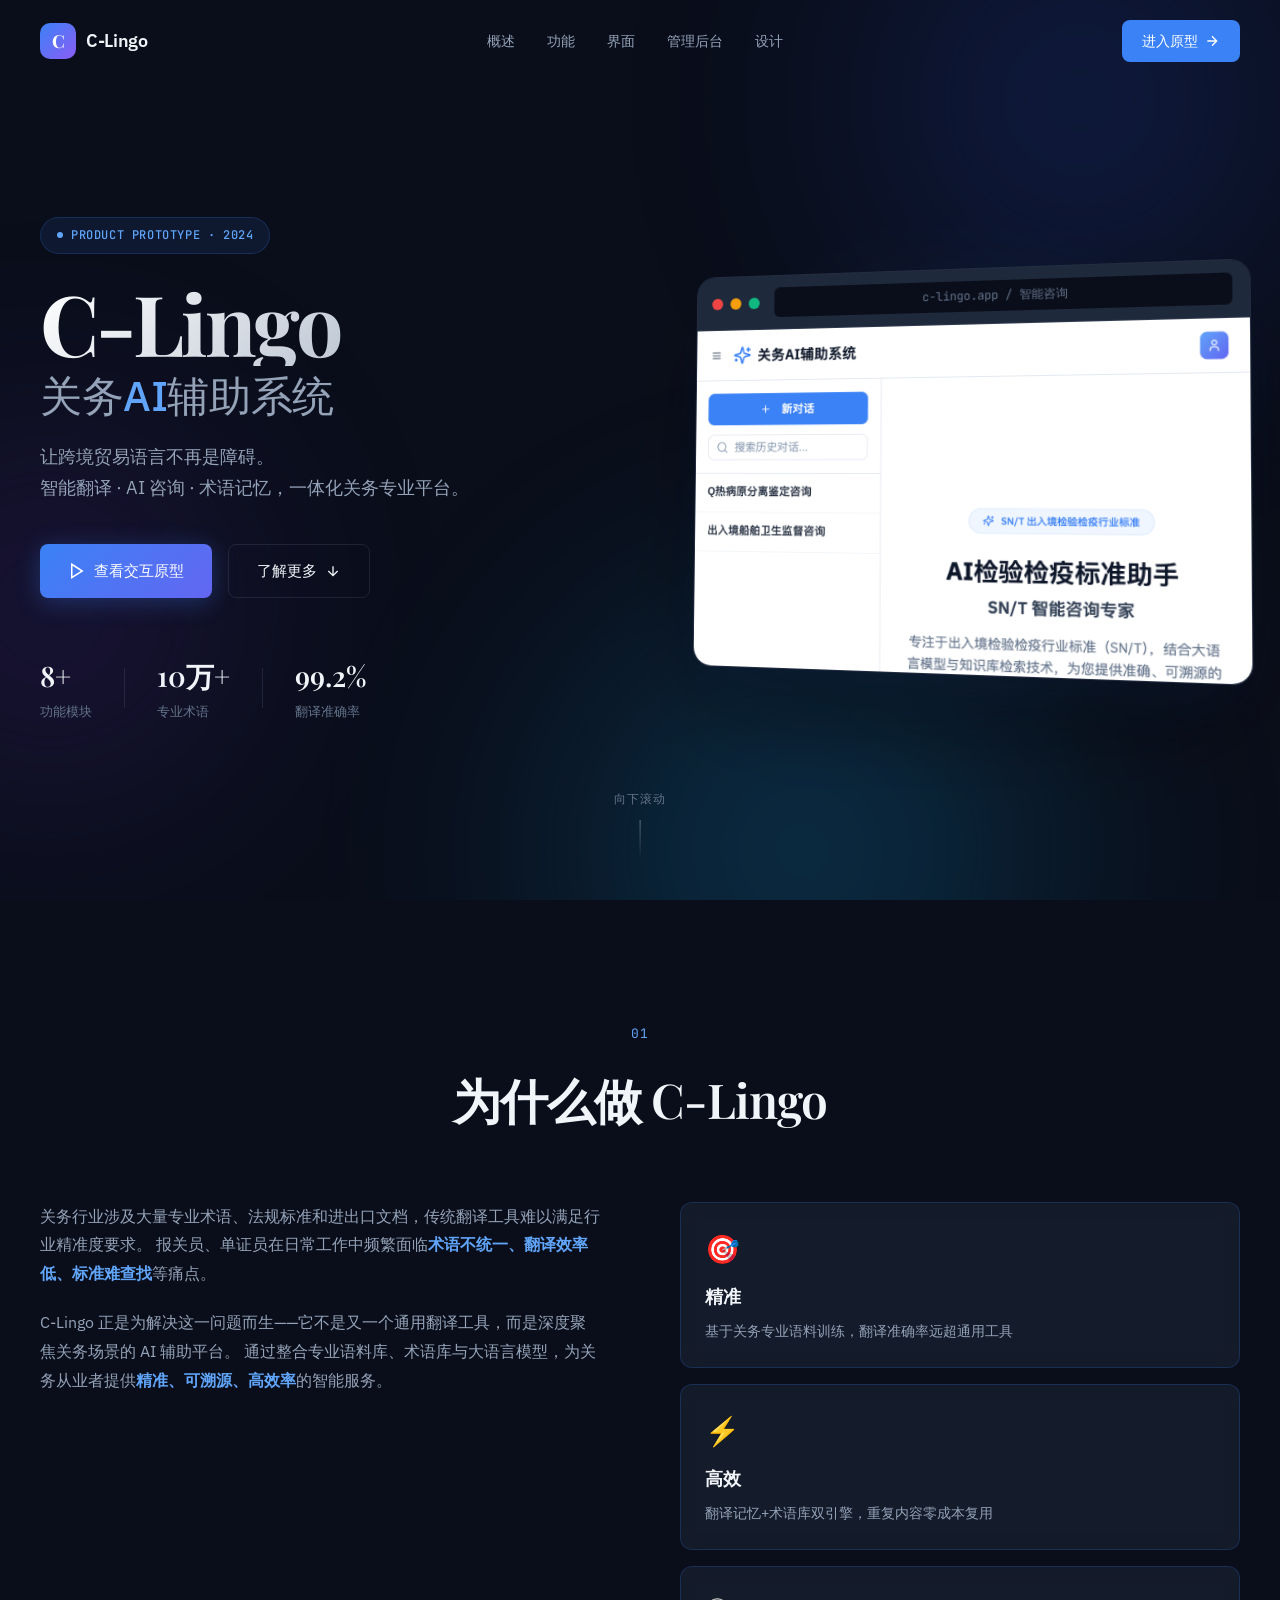
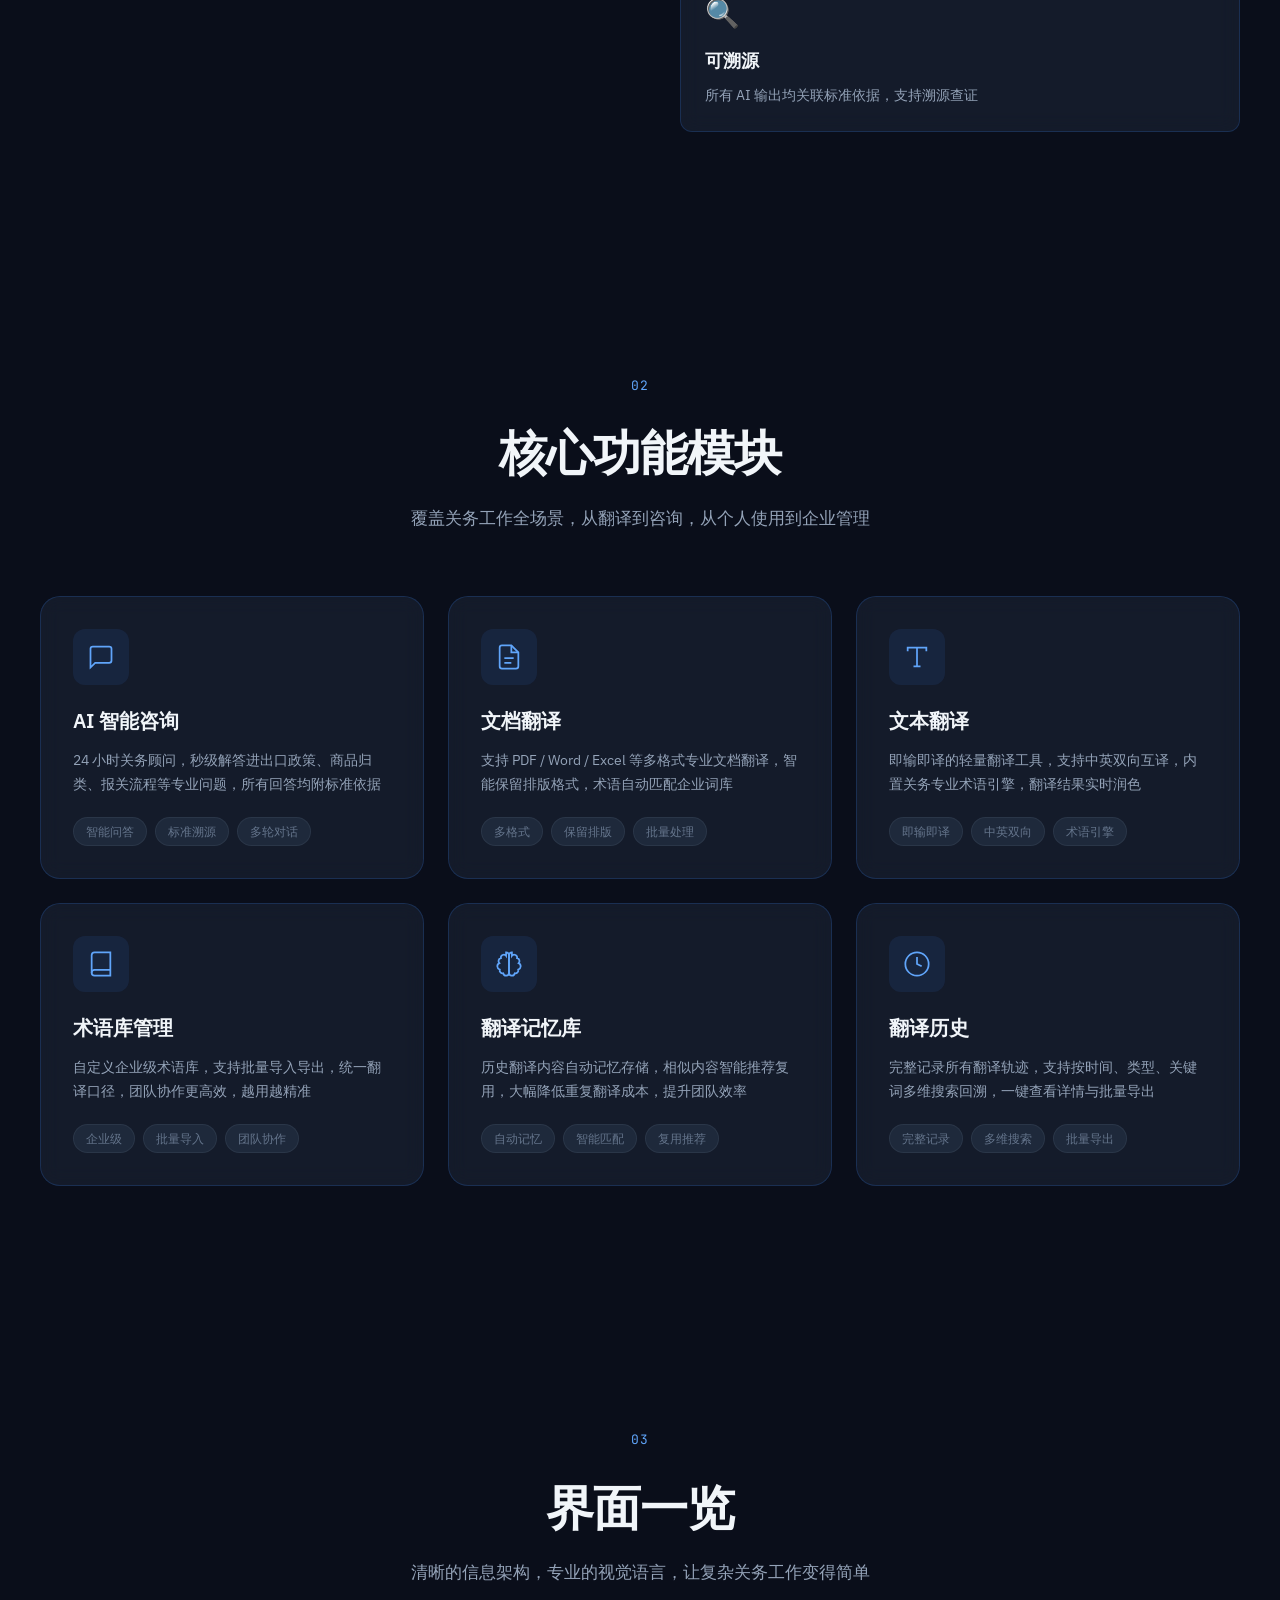
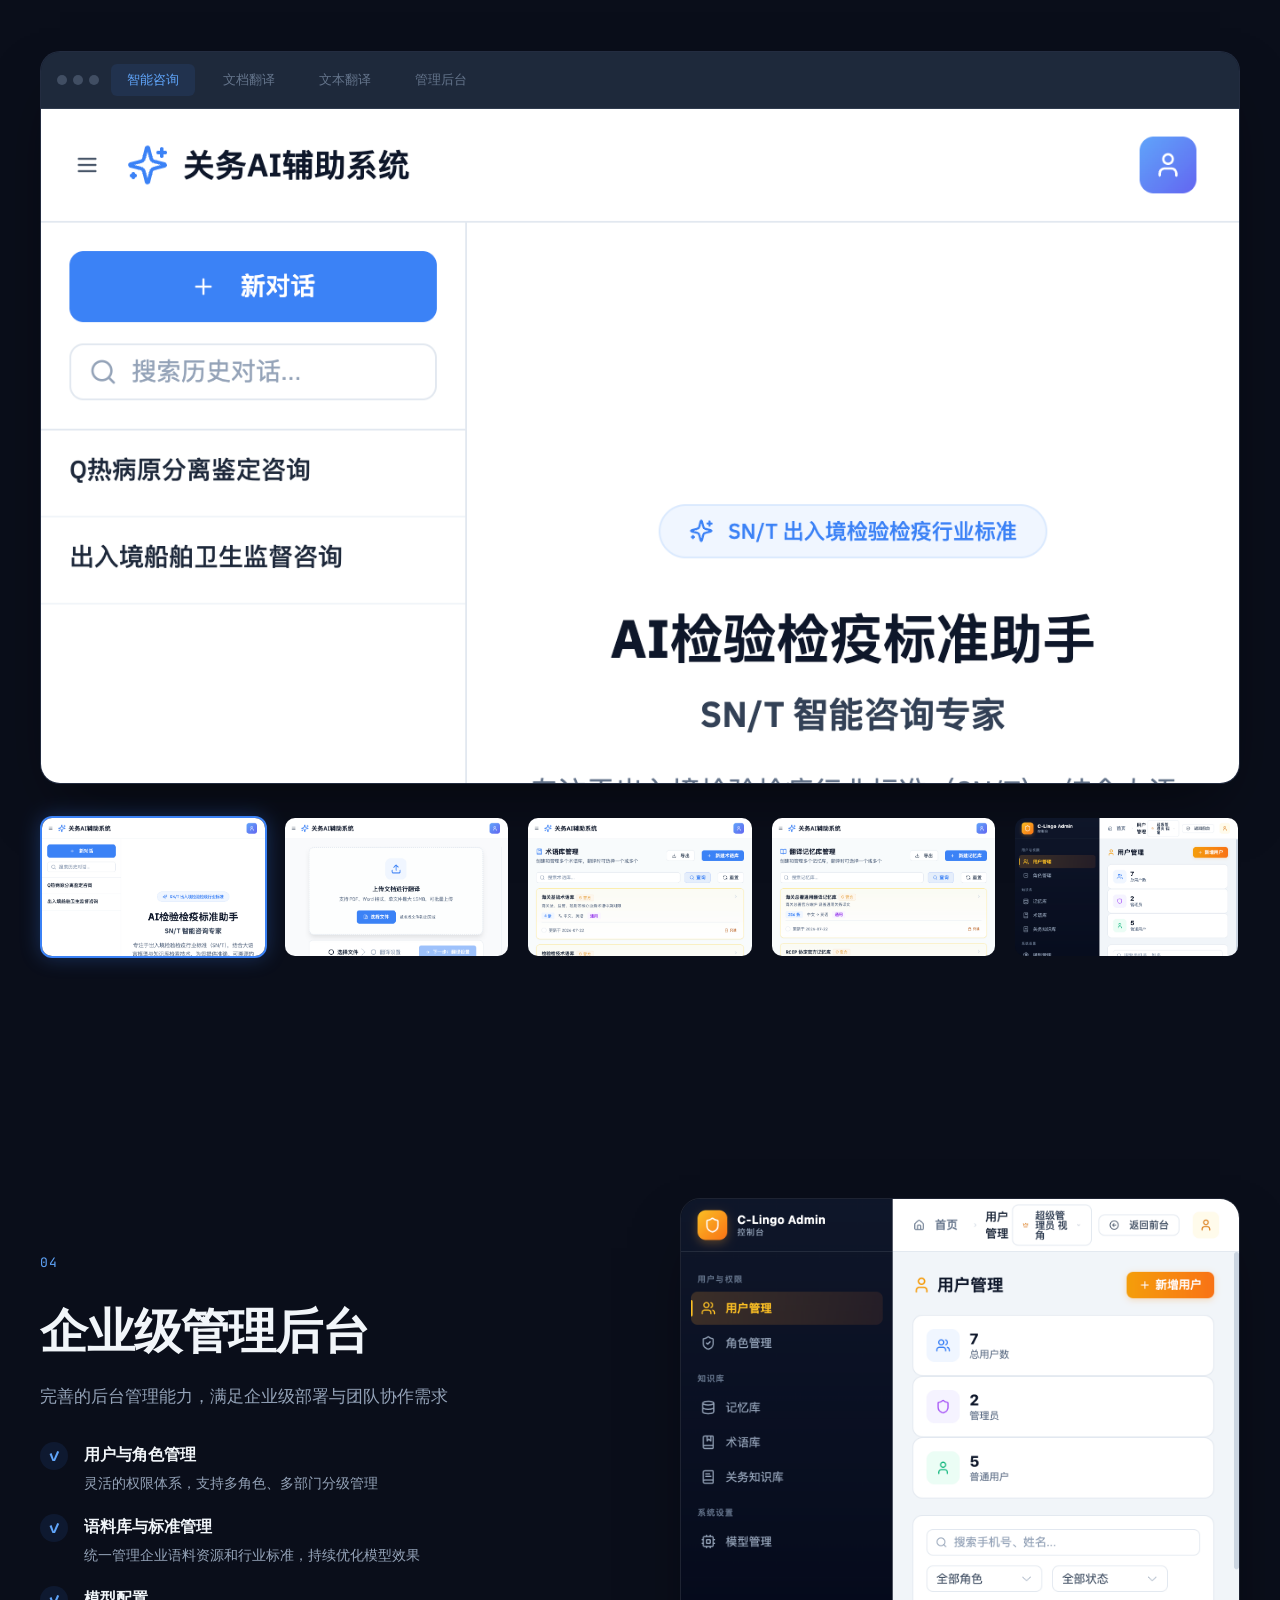
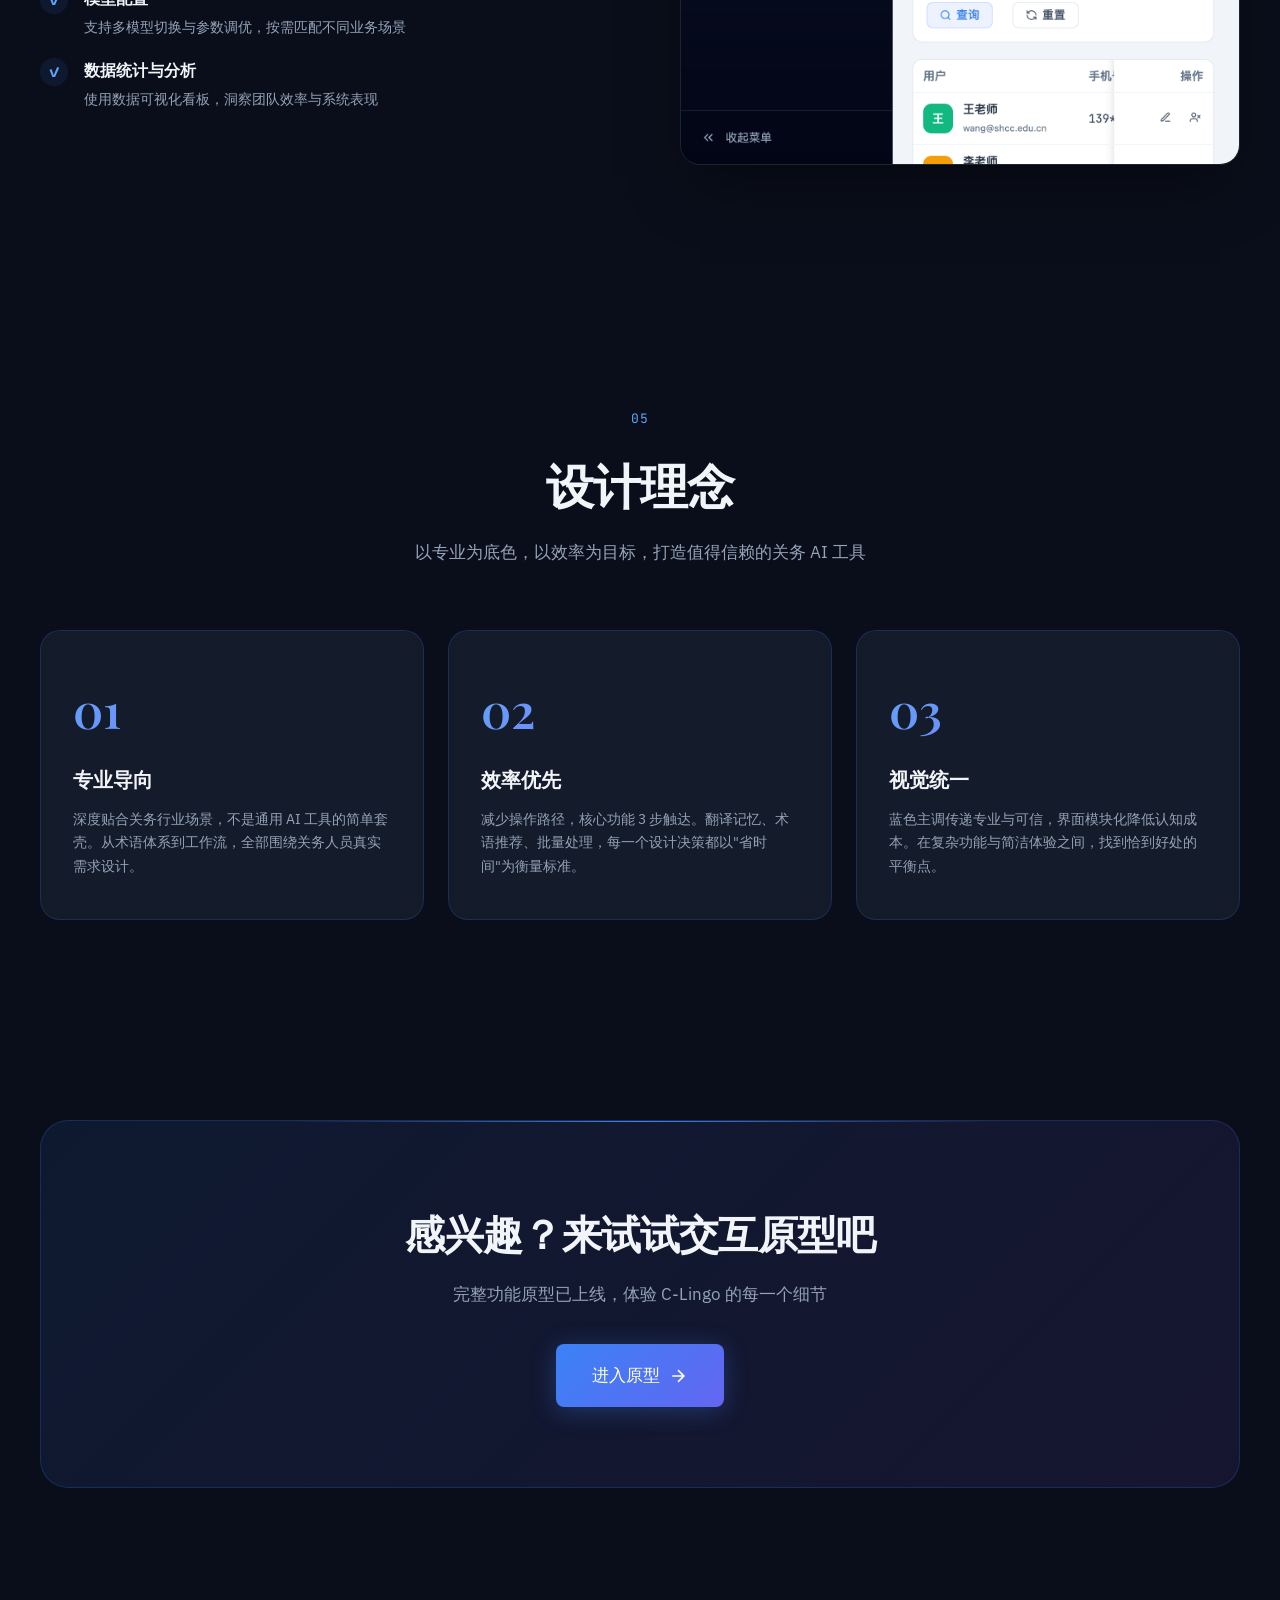
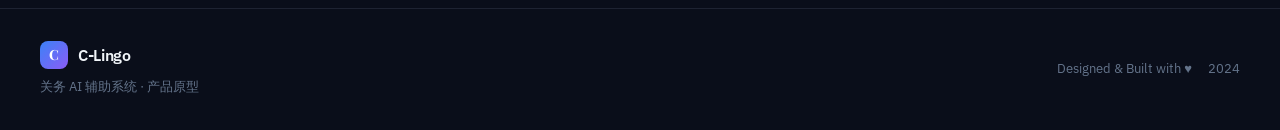
==== index.html @ 2d2108b1 "Add all portfolio files" ====
<!DOCTYPE html>
<html lang="zh-CN">
<head>
  <meta charset="UTF-8" />
  <meta name="viewport" content="width=device-width, initial-scale=1.0" />
  <title>C-Lingo · 关务AI辅助系统 | Product Prototype</title>
  <meta name="description" content="C-Lingo 是一款面向关务行业的 AI 辅助系统，集智能翻译、AI 咨询、术语库与记忆库管理于一体的专业平台。" />
  <link rel="preconnect" href="https://fonts.googleapis.com">
  <link rel="preconnect" href="https://fonts.gstatic.com" crossorigin>
  <link href="https://fonts.googleapis.com/css2?family=IBM+Plex+Sans:wght@300;400;500;600;700&family=Playfair+Display:wght@400;500;600;700&family=JetBrains+Mono:wght@400;500&display=swap" rel="stylesheet">
  <link rel="stylesheet" href="css/style.css" />
</head>
<body>
  <!-- 背景光效 -->
  <div class="bg-glow">
    <div class="glow glow-1"></div>
    <div class="glow glow-2"></div>
    <div class="glow glow-3"></div>
  </div>

  <!-- 导航栏 -->
  <nav class="nav">
    <div class="nav-inner">
      <div class="nav-logo">
        <span class="logo-mark">C</span>
        <span class="logo-text">C-Lingo</span>
      </div>
      <div class="nav-links">
        <a href="#overview" class="nav-link">概述</a>
        <a href="#features" class="nav-link">功能</a>
        <a href="#gallery" class="nav-link">界面</a>
        <a href="#admin" class="nav-link">管理后台</a>
        <a href="#design" class="nav-link">设计</a>
      </div>
      <a href="prototype/index.html" class="nav-cta" target="_blank">
        进入原型
        <svg width="16" height="16" viewBox="0 0 24 24" fill="none" stroke="currentColor" stroke-width="2">
          <path d="M5 12h14M12 5l7 7-7 7"/>
        </svg>
      </a>
    </div>
  </nav>

  <!-- Hero 首屏 -->
  <section class="hero">
    <div class="hero-inner">
      <div class="hero-left">
        <div class="hero-tag">
          <span class="dot"></span>
          PRODUCT PROTOTYPE · 2024
        </div>
        <h1 class="hero-title">
          <span class="title-line">C-Lingo</span>
          <span class="title-sub">关务<span class="accent">AI</span>辅助系统</span>
        </h1>
        <p class="hero-desc">
          让跨境贸易语言不再是障碍。<br/>
          智能翻译 · AI 咨询 · 术语记忆，一体化关务专业平台。
        </p>
        <div class="hero-actions">
          <a href="prototype/index.html" class="btn btn-primary" target="_blank">
            <svg width="18" height="18" viewBox="0 0 24 24" fill="none" stroke="currentColor" stroke-width="2">
              <path d="M5 3l14 9-14 9V3z"/>
            </svg>
            查看交互原型
          </a>
          <a href="#overview" class="btn btn-ghost">
            了解更多
            <svg width="16" height="16" viewBox="0 0 24 24" fill="none" stroke="currentColor" stroke-width="2">
              <path d="M12 5v14M5 12l7 7 7-7"/>
            </svg>
          </a>
        </div>
        <div class="hero-stats">
          <div class="stat">
            <div class="stat-num">8+</div>
            <div class="stat-label">功能模块</div>
          </div>
          <div class="stat-divider"></div>
          <div class="stat">
            <div class="stat-num">10万+</div>
            <div class="stat-label">专业术语</div>
          </div>
          <div class="stat-divider"></div>
          <div class="stat">
            <div class="stat-num">99.2%</div>
            <div class="stat-label">翻译准确率</div>
          </div>
        </div>
      </div>
      <div class="hero-right">
        <div class="hero-mockup">
          <div class="mockup-window">
            <div class="mockup-header">
              <div class="mockup-dots">
                <span class="dot dot-red"></span>
                <span class="dot dot-yellow"></span>
                <span class="dot dot-green"></span>
              </div>
              <div class="mockup-url">c-lingo.app / 智能咨询</div>
            </div>
            <div class="mockup-body">
              <img src="images/screenshot-consult.jpg" alt="C-Lingo AI咨询界面" />
            </div>
          </div>
          <div class="mockup-glow"></div>
        </div>
      </div>
    </div>
    <div class="scroll-hint">
      <span>向下滚动</span>
      <div class="scroll-line"></div>
    </div>
  </section>

  <!-- Overview 项目背景 -->
  <section class="section overview" id="overview">
    <div class="section-inner">
      <div class="section-header reveal">
        <span class="section-num">01</span>
        <h2 class="section-title">为什么做 C-Lingo</h2>
      </div>
      <div class="overview-content">
        <div class="overview-text reveal">
          <p>
            关务行业涉及大量专业术语、法规标准和进出口文档，传统翻译工具难以满足行业精准度要求。
            报关员、单证员在日常工作中频繁面临<strong class="text-accent">术语不统一、翻译效率低、标准难查找</strong>等痛点。
          </p>
          <p>
            C-Lingo 正是为解决这一问题而生——它不是又一个通用翻译工具，而是深度聚焦关务场景的 AI 辅助平台。
            通过整合专业语料库、术语库与大语言模型，为关务从业者提供<strong class="text-accent">精准、可溯源、高效率</strong>的智能服务。
          </p>
        </div>
        <div class="overview-cards reveal">
          <div class="ov-card">
            <div class="ov-icon">🎯</div>
            <h3>精准</h3>
            <p>基于关务专业语料训练，翻译准确率远超通用工具</p>
          </div>
          <div class="ov-card">
            <div class="ov-icon">⚡</div>
            <h3>高效</h3>
            <p>翻译记忆+术语库双引擎，重复内容零成本复用</p>
          </div>
          <div class="ov-card">
            <div class="ov-icon">🔍</div>
            <h3>可溯源</h3>
            <p>所有 AI 输出均关联标准依据，支持溯源查证</p>
          </div>
        </div>
      </div>
    </div>
  </section>

  <!-- Features 核心功能 -->
  <section class="section features" id="features">
    <div class="section-inner">
      <div class="section-header reveal">
        <span class="section-num">02</span>
        <h2 class="section-title">核心功能模块</h2>
        <p class="section-desc">覆盖关务工作全场景，从翻译到咨询，从个人使用到企业管理</p>
      </div>
      <div class="features-grid">
        <div class="feature-card reveal">
          <div class="feature-icon">
            <svg viewBox="0 0 24 24" fill="none" stroke="currentColor" stroke-width="1.5">
              <path d="M21 15a2 2 0 0 1-2 2H7l-4 4V5a2 2 0 0 1 2-2h14a2 2 0 0 1 2 2z"/>
            </svg>
          </div>
          <h3 class="feature-title">AI 智能咨询</h3>
          <p class="feature-desc">24 小时关务顾问，秒级解答进出口政策、商品归类、报关流程等专业问题，所有回答均附标准依据</p>
          <div class="feature-tags">
            <span>智能问答</span>
            <span>标准溯源</span>
            <span>多轮对话</span>
          </div>
        </div>

        <div class="feature-card reveal">
          <div class="feature-icon">
            <svg viewBox="0 0 24 24" fill="none" stroke="currentColor" stroke-width="1.5">
              <path d="M14 2H6a2 2 0 0 0-2 2v16a2 2 0 0 0 2 2h12a2 2 0 0 0 2-2V8z"/>
              <polyline points="14 2 14 8 20 8"/>
              <line x1="8" y1="13" x2="16" y2="13"/>
              <line x1="8" y1="17" x2="14" y2="17"/>
            </svg>
          </div>
          <h3 class="feature-title">文档翻译</h3>
          <p class="feature-desc">支持 PDF / Word / Excel 等多格式专业文档翻译，智能保留排版格式，术语自动匹配企业词库</p>
          <div class="feature-tags">
            <span>多格式</span>
            <span>保留排版</span>
            <span>批量处理</span>
          </div>
        </div>

        <div class="feature-card reveal">
          <div class="feature-icon">
            <svg viewBox="0 0 24 24" fill="none" stroke="currentColor" stroke-width="1.5">
              <path d="M4 7V4h16v3"/>
              <path d="M9 20h6"/>
              <path d="M12 4v16"/>
            </svg>
          </div>
          <h3 class="feature-title">文本翻译</h3>
          <p class="feature-desc">即输即译的轻量翻译工具，支持中英双向互译，内置关务专业术语引擎，翻译结果实时润色</p>
          <div class="feature-tags">
            <span>即输即译</span>
            <span>中英双向</span>
            <span>术语引擎</span>
          </div>
        </div>

        <div class="feature-card reveal">
          <div class="feature-icon">
            <svg viewBox="0 0 24 24" fill="none" stroke="currentColor" stroke-width="1.5">
              <path d="M4 19.5A2.5 2.5 0 0 1 6.5 17H20"/>
              <path d="M6.5 2H20v20H6.5A2.5 2.5 0 0 1 4 19.5v-15A2.5 2.5 0 0 1 6.5 2z"/>
            </svg>
          </div>
          <h3 class="feature-title">术语库管理</h3>
          <p class="feature-desc">自定义企业级术语库，支持批量导入导出，统一翻译口径，团队协作更高效，越用越精准</p>
          <div class="feature-tags">
            <span>企业级</span>
            <span>批量导入</span>
            <span>团队协作</span>
          </div>
        </div>

        <div class="feature-card reveal">
          <div class="feature-icon">
            <svg viewBox="0 0 24 24" fill="none" stroke="currentColor" stroke-width="1.5">
              <path d="M9.5 2A2.5 2.5 0 0 1 12 4.5v15a2.5 2.5 0 0 1-4.96.44 2.5 2.5 0 0 1-2.96-3.08 3 3 0 0 1-.34-5.58 2.5 2.5 0 0 1 1.32-4.24 2.5 2.5 0 0 1 4.44-2.04z"/>
              <path d="M14.5 2A2.5 2.5 0 0 0 12 4.5v15a2.5 2.5 0 0 0 4.96.44 2.5 2.5 0 0 0 2.96-3.08 3 3 0 0 0 .34-5.58 2.5 2.5 0 0 0-1.32-4.24 2.5 2.5 0 0 0-4.44-2.04z"/>
            </svg>
          </div>
          <h3 class="feature-title">翻译记忆库</h3>
          <p class="feature-desc">历史翻译内容自动记忆存储，相似内容智能推荐复用，大幅降低重复翻译成本，提升团队效率</p>
          <div class="feature-tags">
            <span>自动记忆</span>
            <span>智能匹配</span>
            <span>复用推荐</span>
          </div>
        </div>

        <div class="feature-card reveal">
          <div class="feature-icon">
            <svg viewBox="0 0 24 24" fill="none" stroke="currentColor" stroke-width="1.5">
              <circle cx="12" cy="12" r="10"/>
              <polyline points="12 6 12 12 16 14"/>
            </svg>
          </div>
          <h3 class="feature-title">翻译历史</h3>
          <p class="feature-desc">完整记录所有翻译轨迹，支持按时间、类型、关键词多维搜索回溯，一键查看详情与批量导出</p>
          <div class="feature-tags">
            <span>完整记录</span>
            <span>多维搜索</span>
            <span>批量导出</span>
          </div>
        </div>
      </div>
    </div>
  </section>

  <!-- Gallery 界面展示 -->
  <section class="section gallery" id="gallery">
    <div class="section-inner">
      <div class="section-header reveal">
        <span class="section-num">03</span>
        <h2 class="section-title">界面一览</h2>
        <p class="section-desc">清晰的信息架构，专业的视觉语言，让复杂关务工作变得简单</p>
      </div>
      <div class="gallery-showcase reveal">
        <div class="gallery-main">
          <div class="gallery-window">
            <div class="gallery-window-header">
              <div class="gallery-dots">
                <span></span><span></span><span></span>
              </div>
              <div class="gallery-tab active" data-img="images/screenshot-consult.jpg">智能咨询</div>
              <div class="gallery-tab" data-img="images/screenshot-translate.jpg">文档翻译</div>
              <div class="gallery-tab" data-img="images/screenshot-text-translate.jpg">文本翻译</div>
              <div class="gallery-tab" data-img="images/screenshot-admin.jpg">管理后台</div>
            </div>
            <div class="gallery-window-body">
              <img id="gallery-main-img" src="images/screenshot-consult.jpg" alt="界面预览" />
            </div>
          </div>
        </div>
      </div>
      <div class="gallery-thumbs reveal">
        <div class="thumb active" data-img="images/screenshot-consult.jpg">
          <img src="images/screenshot-consult.jpg" alt="智能咨询" />
          <span>AI 咨询</span>
        </div>
        <div class="thumb" data-img="images/screenshot-translate.jpg">
          <img src="images/screenshot-translate.jpg" alt="文档翻译" />
          <span>文档翻译</span>
        </div>
        <div class="thumb" data-img="images/screenshot-glossary.jpg">
          <img src="images/screenshot-glossary.jpg" alt="术语库" />
          <span>术语库</span>
        </div>
        <div class="thumb" data-img="images/screenshot-memory.jpg">
          <img src="images/screenshot-memory.jpg" alt="记忆库" />
          <span>记忆库</span>
        </div>
        <div class="thumb" data-img="images/screenshot-admin.jpg">
          <img src="images/screenshot-admin.jpg" alt="管理后台" />
          <span>管理后台</span>
        </div>
      </div>
    </div>
  </section>

  <!-- Admin 管理后台 -->
  <section class="section admin-section" id="admin">
    <div class="section-inner">
      <div class="admin-content">
        <div class="admin-text reveal">
          <span class="section-num">04</span>
          <h2 class="section-title">企业级管理后台</h2>
          <p class="section-desc">完善的后台管理能力，满足企业级部署与团队协作需求</p>
          <ul class="admin-features">
            <li>
              <span class="check-icon">✓</span>
              <div>
                <strong>用户与角色管理</strong>
                <p>灵活的权限体系，支持多角色、多部门分级管理</p>
              </div>
            </li>
            <li>
              <span class="check-icon">✓</span>
              <div>
                <strong>语料库与标准管理</strong>
                <p>统一管理企业语料资源和行业标准，持续优化模型效果</p>
              </div>
            </li>
            <li>
              <span class="check-icon">✓</span>
              <div>
                <strong>模型配置</strong>
                <p>支持多模型切换与参数调优，按需匹配不同业务场景</p>
              </div>
            </li>
            <li>
              <span class="check-icon">✓</span>
              <div>
                <strong>数据统计与分析</strong>
                <p>使用数据可视化看板，洞察团队效率与系统表现</p>
              </div>
            </li>
          </ul>
        </div>
        <div class="admin-mockup reveal">
          <div class="admin-screen">
            <img src="images/screenshot-admin.jpg" alt="管理后台界面" />
          </div>
          <div class="admin-glow"></div>
        </div>
      </div>
    </div>
  </section>

  <!-- Design Notes 设计说明 -->
  <section class="section design" id="design">
    <div class="section-inner">
      <div class="section-header reveal">
        <span class="section-num">05</span>
        <h2 class="section-title">设计理念</h2>
        <p class="section-desc">以专业为底色，以效率为目标，打造值得信赖的关务 AI 工具</p>
      </div>
      <div class="design-grid">
        <div class="design-card reveal">
          <div class="design-num">01</div>
          <h3>专业导向</h3>
          <p>深度贴合关务行业场景，不是通用 AI 工具的简单套壳。从术语体系到工作流，全部围绕关务人员真实需求设计。</p>
        </div>
        <div class="design-card reveal">
          <div class="design-num">02</div>
          <h3>效率优先</h3>
          <p>减少操作路径，核心功能 3 步触达。翻译记忆、术语推荐、批量处理，每一个设计决策都以"省时间"为衡量标准。</p>
        </div>
        <div class="design-card reveal">
          <div class="design-num">03</div>
          <h3>视觉统一</h3>
          <p>蓝色主调传递专业与可信，界面模块化降低认知成本。在复杂功能与简洁体验之间，找到恰到好处的平衡点。</p>
        </div>
      </div>
    </div>
  </section>

  <!-- CTA / Footer -->
  <section class="section cta-section">
    <div class="section-inner">
      <div class="cta-box reveal">
        <h2 class="cta-title">感兴趣？来试试交互原型吧</h2>
        <p class="cta-desc">完整功能原型已上线，体验 C-Lingo 的每一个细节</p>
        <a href="prototype/index.html" class="btn btn-primary btn-large" target="_blank">
          进入原型
          <svg width="20" height="20" viewBox="0 0 24 24" fill="none" stroke="currentColor" stroke-width="2">
            <path d="M5 12h14M12 5l7 7-7 7"/>
          </svg>
        </a>
      </div>
    </div>
  </section>

  <footer class="footer">
    <div class="footer-inner">
      <div class="footer-left">
        <div class="footer-logo">
          <span class="logo-mark">C</span>
          <span class="logo-text">C-Lingo</span>
        </div>
        <p>关务 AI 辅助系统 · 产品原型</p>
      </div>
      <div class="footer-right">
        <span>Designed & Built with ♥</span>
        <span>2024</span>
      </div>
    </div>
  </footer>

  <script src="js/main.js"></script>
</body>
</html>
---- css/style.css ----
/* ===== Reset & Base ===== */
*, *::before, *::after {
  margin: 0;
  padding: 0;
  box-sizing: border-box;
}

:root {
  --bg-primary: #0a0e1a;
  --bg-secondary: #0f172a;
  --bg-tertiary: #1e293b;
  --text-primary: #f1f5f9;
  --text-secondary: #94a3b8;
  --text-muted: #64748b;
  --accent: #3b82f6;
  --accent-light: #60a5fa;
  --accent-glow: rgba(59, 130, 246, 0.3);
  --accent-soft: rgba(59, 130, 246, 0.1);
  --border: rgba(148, 163, 184, 0.15);
  --border-light: rgba(148, 163, 184, 0.1);
  --card-bg: rgba(30, 41, 59, 0.5);
  --card-border: rgba(59, 130, 246, 0.2);
  --radius-sm: 8px;
  --radius-md: 12px;
  --radius-lg: 20px;
  --radius-xl: 28px;
  --font-sans: 'IBM Plex Sans', -apple-system, BlinkMacSystemFont, sans-serif;
  --font-display: 'Playfair Display', Georgia, serif;
  --font-mono: 'JetBrains Mono', monospace;
}

html {
  scroll-behavior: smooth;
}

body {
  font-family: var(--font-sans);
  background-color: var(--bg-primary);
  color: var(--text-primary);
  line-height: 1.6;
  overflow-x: hidden;
  -webkit-font-smoothing: antialiased;
  -moz-osx-font-smoothing: grayscale;
}

a {
  color: inherit;
  text-decoration: none;
}

img {
  max-width: 100%;
  display: block;
}

/* ===== Background Glow ===== */
.bg-glow {
  position: fixed;
  top: 0;
  left: 0;
  width: 100%;
  height: 100%;
  pointer-events: none;
  z-index: 0;
  overflow: hidden;
}

.glow {
  position: absolute;
  border-radius: 50%;
  filter: blur(120px);
  opacity: 0.4;
}

.glow-1 {
  width: 600px;
  height: 600px;
  background: radial-gradient(circle, #1e40af 0%, transparent 70%);
  top: -200px;
  right: -100px;
}

.glow-2 {
  width: 500px;
  height: 500px;
  background: radial-gradient(circle, #7c3aed 0%, transparent 70%);
  top: 40%;
  left: -200px;
  opacity: 0.25;
}

.glow-3 {
  width: 700px;
  height: 700px;
  background: radial-gradient(circle, #0ea5e9 0%, transparent 70%);
  bottom: -300px;
  right: 10%;
  opacity: 0.3;
}

/* ===== Nav ===== */
.nav {
  position: fixed;
  top: 0;
  left: 0;
  width: 100%;
  z-index: 100;
  padding: 20px 0;
  transition: all 0.3s ease;
  backdrop-filter: blur(0px);
}

.nav.scrolled {
  background: rgba(10, 14, 26, 0.8);
  backdrop-filter: blur(20px);
  border-bottom: 1px solid var(--border);
  padding: 14px 0;
}

.nav-inner {
  max-width: 1280px;
  margin: 0 auto;
  padding: 0 40px;
  display: flex;
  align-items: center;
  justify-content: space-between;
}

.nav-logo {
  display: flex;
  align-items: center;
  gap: 10px;
}

.logo-mark {
  width: 36px;
  height: 36px;
  background: linear-gradient(135deg, var(--accent) 0%, #8b5cf6 100%);
  border-radius: 10px;
  display: flex;
  align-items: center;
  justify-content: center;
  font-weight: 700;
  font-size: 18px;
  color: white;
  font-family: var(--font-display);
}

.logo-text {
  font-weight: 600;
  font-size: 18px;
  letter-spacing: -0.02em;
}

.nav-links {
  display: flex;
  gap: 32px;
}

.nav-link {
  font-size: 14px;
  color: var(--text-secondary);
  transition: color 0.2s ease;
  position: relative;
}

.nav-link:hover {
  color: var(--text-primary);
}

.nav-link::after {
  content: '';
  position: absolute;
  bottom: -4px;
  left: 0;
  width: 0;
  height: 2px;
  background: var(--accent);
  transition: width 0.3s ease;
}

.nav-link:hover::after {
  width: 100%;
}

.nav-cta {
  display: flex;
  align-items: center;
  gap: 6px;
  padding: 10px 20px;
  background: var(--accent);
  color: white;
  border-radius: var(--radius-sm);
  font-size: 14px;
  font-weight: 500;
  transition: all 0.2s ease;
}

.nav-cta:hover {
  background: #2563eb;
  transform: translateY(-1px);
  box-shadow: 0 4px 20px var(--accent-glow);
}

/* ===== Hero ===== */
.hero {
  position: relative;
  min-height: 100vh;
  display: flex;
  align-items: center;
  padding: 120px 0 80px;
  z-index: 1;
}

.hero-inner {
  max-width: 1280px;
  margin: 0 auto;
  padding: 0 40px;
  display: grid;
  grid-template-columns: 1fr 1fr;
  gap: 80px;
  align-items: center;
  width: 100%;
}

.hero-tag {
  display: inline-flex;
  align-items: center;
  gap: 8px;
  padding: 8px 16px;
  background: var(--accent-soft);
  border: 1px solid var(--card-border);
  border-radius: 100px;
  font-size: 12px;
  font-weight: 500;
  color: var(--accent-light);
  font-family: var(--font-mono);
  letter-spacing: 0.05em;
  margin-bottom: 24px;
}

.hero-tag .dot {
  width: 6px;
  height: 6px;
  background: var(--accent-light);
  border-radius: 50%;
  animation: pulse 2s ease-in-out infinite;
}

@keyframes pulse {
  0%, 100% { opacity: 1; }
  50% { opacity: 0.4; }
}

.hero-title {
  font-family: var(--font-display);
  font-size: clamp(48px, 7vw, 84px);
  line-height: 1.05;
  letter-spacing: -0.03em;
  margin-bottom: 24px;
}

.title-line {
  display: block;
  background: linear-gradient(135deg, #fff 0%, #94a3b8 100%);
  -webkit-background-clip: text;
  -webkit-text-fill-color: transparent;
  background-clip: text;
}

.title-sub {
  display: block;
  font-size: 0.5em;
  font-family: var(--font-sans);
  font-weight: 500;
  color: var(--text-secondary);
  letter-spacing: -0.01em;
  margin-top: 8px;
}

.accent {
  color: var(--accent-light);
  -webkit-text-fill-color: var(--accent-light);
}

.hero-desc {
  font-size: 18px;
  color: var(--text-secondary);
  line-height: 1.7;
  margin-bottom: 40px;
  max-width: 480px;
}

.hero-actions {
  display: flex;
  gap: 16px;
  margin-bottom: 56px;
}

.btn {
  display: inline-flex;
  align-items: center;
  gap: 8px;
  padding: 14px 28px;
  border-radius: var(--radius-sm);
  font-size: 15px;
  font-weight: 500;
  transition: all 0.25s ease;
  cursor: pointer;
  border: none;
  font-family: inherit;
}

.btn-primary {
  background: linear-gradient(135deg, var(--accent) 0%, #6366f1 100%);
  color: white;
  box-shadow: 0 4px 24px rgba(59, 130, 246, 0.3);
}

.btn-primary:hover {
  transform: translateY(-2px);
  box-shadow: 0 8px 32px rgba(59, 130, 246, 0.45);
}

.btn-ghost {
  background: transparent;
  color: var(--text-primary);
  border: 1px solid var(--border);
}

.btn-ghost:hover {
  border-color: var(--accent);
  color: var(--accent-light);
  background: var(--accent-soft);
}

.btn-large {
  padding: 18px 36px;
  font-size: 17px;
}

.hero-stats {
  display: flex;
  align-items: center;
  gap: 32px;
}

.stat {
  display: flex;
  flex-direction: column;
  gap: 4px;
}

.stat-num {
  font-family: var(--font-display);
  font-size: 28px;
  font-weight: 600;
  color: var(--text-primary);
}

.stat-label {
  font-size: 13px;
  color: var(--text-muted);
}

.stat-divider {
  width: 1px;
  height: 40px;
  background: var(--border);
}

/* Hero Mockup */
.hero-right {
  position: relative;
}

.hero-mockup {
  position: relative;
}

.mockup-window {
  position: relative;
  background: var(--bg-secondary);
  border: 1px solid var(--border);
  border-radius: var(--radius-lg);
  overflow: hidden;
  box-shadow: 
    0 50px 100px -20px rgba(0, 0, 0, 0.5),
    0 30px 60px -30px rgba(59, 130, 246, 0.2);
  transform: perspective(1000px) rotateY(-5deg) rotateX(2deg);
  transition: transform 0.5s ease;
}

.hero-mockup:hover .mockup-window {
  transform: perspective(1000px) rotateY(0deg) rotateX(0deg);
}

.mockup-header {
  display: flex;
  align-items: center;
  gap: 16px;
  padding: 12px 16px;
  background: var(--bg-tertiary);
  border-bottom: 1px solid var(--border);
}

.mockup-dots {
  display: flex;
  gap: 8px;
}

.mockup-dots .dot {
  width: 12px;
  height: 12px;
  border-radius: 50%;
}

.dot-red { background: #ef4444; }
.dot-yellow { background: #f59e0b; }
.dot-green { background: #10b981; }

.mockup-url {
  flex: 1;
  padding: 6px 12px;
  background: var(--bg-primary);
  border-radius: 6px;
  font-size: 12px;
  color: var(--text-muted);
  font-family: var(--font-mono);
  text-align: center;
}

.mockup-body {
  aspect-ratio: 16/10;
  overflow: hidden;
}

.mockup-body img {
  width: 100%;
  height: 100%;
  object-fit: cover;
  object-position: top;
}

.mockup-glow {
  position: absolute;
  top: 50%;
  left: 50%;
  transform: translate(-50%, -50%);
  width: 90%;
  height: 90%;
  background: radial-gradient(circle, var(--accent-glow) 0%, transparent 70%);
  filter: blur(40px);
  z-index: -1;
}

.scroll-hint {
  position: absolute;
  bottom: 40px;
  left: 50%;
  transform: translateX(-50%);
  display: flex;
  flex-direction: column;
  align-items: center;
  gap: 12px;
  color: var(--text-muted);
  font-size: 12px;
  letter-spacing: 0.1em;
  text-transform: uppercase;
}

.scroll-line {
  width: 1px;
  height: 40px;
  background: linear-gradient(to bottom, var(--text-muted), transparent);
  animation: scrollLine 2s ease-in-out infinite;
}

@keyframes scrollLine {
  0% { transform: scaleY(0); transform-origin: top; }
  50% { transform: scaleY(1); transform-origin: top; }
  51% { transform: scaleY(1); transform-origin: bottom; }
  100% { transform: scaleY(0); transform-origin: bottom; }
}

/* ===== Section Common ===== */
.section {
  position: relative;
  padding: 120px 0;
  z-index: 1;
}

.section-inner {
  max-width: 1280px;
  margin: 0 auto;
  padding: 0 40px;
}

.section-header {
  text-align: center;
  margin-bottom: 64px;
}

.section-num {
  display: inline-block;
  font-family: var(--font-mono);
  font-size: 13px;
  color: var(--accent-light);
  letter-spacing: 0.1em;
  margin-bottom: 16px;
}

.section-title {
  font-family: var(--font-display);
  font-size: clamp(32px, 5vw, 48px);
  font-weight: 600;
  letter-spacing: -0.02em;
  margin-bottom: 16px;
}

.section-desc {
  font-size: 17px;
  color: var(--text-secondary);
  max-width: 600px;
  margin: 0 auto;
}

.text-accent {
  color: var(--accent-light);
}

/* ===== Overview ===== */
.overview-content {
  display: grid;
  grid-template-columns: 1fr 1fr;
  gap: 80px;
  align-items: start;
}

.overview-text {
  font-size: 16px;
  color: var(--text-secondary);
  line-height: 1.8;
}

.overview-text p + p {
  margin-top: 20px;
}

.overview-cards {
  display: flex;
  flex-direction: column;
  gap: 16px;
}

.ov-card {
  padding: 24px;
  background: var(--card-bg);
  border: 1px solid var(--card-border);
  border-radius: var(--radius-md);
  backdrop-filter: blur(10px);
  transition: all 0.3s ease;
}

.ov-card:hover {
  border-color: var(--accent);
  transform: translateX(8px);
  background: rgba(59, 130, 246, 0.08);
}

.ov-icon {
  font-size: 28px;
  margin-bottom: 12px;
}

.ov-card h3 {
  font-size: 18px;
  font-weight: 600;
  margin-bottom: 8px;
  color: var(--text-primary);
}

.ov-card p {
  font-size: 14px;
  color: var(--text-secondary);
  line-height: 1.6;
}

/* ===== Features ===== */
.features-grid {
  display: grid;
  grid-template-columns: repeat(3, 1fr);
  gap: 24px;
}

.feature-card {
  padding: 32px;
  background: var(--card-bg);
  border: 1px solid var(--card-border);
  border-radius: var(--radius-lg);
  backdrop-filter: blur(10px);
  transition: all 0.3s ease;
  position: relative;
  overflow: hidden;
}

.feature-card::before {
  content: '';
  position: absolute;
  top: 0;
  left: 0;
  width: 100%;
  height: 2px;
  background: linear-gradient(90deg, var(--accent), #8b5cf6);
  transform: scaleX(0);
  transform-origin: left;
  transition: transform 0.4s ease;
}

.feature-card:hover {
  transform: translateY(-6px);
  border-color: var(--accent);
  box-shadow: 0 20px 40px -10px rgba(59, 130, 246, 0.2);
}

.feature-card:hover::before {
  transform: scaleX(1);
}

.feature-icon {
  width: 56px;
  height: 56px;
  background: var(--accent-soft);
  border-radius: var(--radius-md);
  display: flex;
  align-items: center;
  justify-content: center;
  color: var(--accent-light);
  margin-bottom: 20px;
}

.feature-icon svg {
  width: 28px;
  height: 28px;
}

.feature-title {
  font-size: 20px;
  font-weight: 600;
  margin-bottom: 12px;
  color: var(--text-primary);
}

.feature-desc {
  font-size: 14px;
  color: var(--text-secondary);
  line-height: 1.7;
  margin-bottom: 20px;
}

.feature-tags {
  display: flex;
  flex-wrap: wrap;
  gap: 8px;
}

.feature-tags span {
  padding: 4px 12px;
  background: var(--bg-tertiary);
  border: 1px solid var(--border-light);
  border-radius: 100px;
  font-size: 12px;
  color: var(--text-muted);
}

/* ===== Gallery ===== */
.gallery-showcase {
  margin-bottom: 32px;
}

.gallery-window {
  background: var(--bg-secondary);
  border: 1px solid var(--border);
  border-radius: var(--radius-lg);
  overflow: hidden;
  box-shadow: 0 30px 60px -20px rgba(0, 0, 0, 0.5);
}

.gallery-window-header {
  display: flex;
  align-items: center;
  gap: 12px;
  padding: 12px 16px;
  background: var(--bg-tertiary);
  border-bottom: 1px solid var(--border);
}

.gallery-dots {
  display: flex;
  gap: 6px;
}

.gallery-dots span {
  width: 10px;
  height: 10px;
  border-radius: 50%;
  background: var(--text-muted);
  opacity: 0.5;
}

.gallery-tab {
  padding: 6px 16px;
  font-size: 13px;
  color: var(--text-muted);
  border-radius: 6px;
  cursor: pointer;
  transition: all 0.2s ease;
}

.gallery-tab:hover {
  color: var(--text-secondary);
  background: var(--bg-primary);
}

.gallery-tab.active {
  color: var(--accent-light);
  background: var(--accent-soft);
}

.gallery-window-body {
  aspect-ratio: 16/9;
  overflow: hidden;
  position: relative;
}

.gallery-window-body img {
  width: 100%;
  height: 100%;
  object-fit: cover;
  object-position: top;
  transition: opacity 0.3s ease;
}

.gallery-thumbs {
  display: grid;
  grid-template-columns: repeat(5, 1fr);
  gap: 16px;
}

.thumb {
  position: relative;
  border-radius: var(--radius-md);
  overflow: hidden;
  cursor: pointer;
  border: 2px solid transparent;
  transition: all 0.3s ease;
  aspect-ratio: 16/10;
}

.thumb img {
  width: 100%;
  height: 100%;
  object-fit: cover;
  object-position: top;
}

.thumb span {
  position: absolute;
  bottom: 0;
  left: 0;
  right: 0;
  padding: 8px 12px;
  background: linear-gradient(to top, rgba(0,0,0,0.8), transparent);
  font-size: 12px;
  color: white;
  opacity: 0;
  transition: opacity 0.2s ease;
}

.thumb:hover span {
  opacity: 1;
}

.thumb.active {
  border-color: var(--accent);
  box-shadow: 0 0 20px var(--accent-glow);
}

.thumb:hover {
  transform: translateY(-3px);
}

/* ===== Admin Section ===== */
.admin-content {
  display: grid;
  grid-template-columns: 1fr 1fr;
  gap: 80px;
  align-items: center;
}

.admin-text .section-num {
  display: block;
  margin-bottom: 16px;
}

.admin-text .section-title {
  text-align: left;
  margin-bottom: 16px;
}

.admin-text .section-desc {
  text-align: left;
  margin: 0 0 32px 0;
}

.admin-features {
  list-style: none;
  display: flex;
  flex-direction: column;
  gap: 20px;
}

.admin-features li {
  display: flex;
  gap: 16px;
  align-items: flex-start;
}

.check-icon {
  width: 28px;
  height: 28px;
  flex-shrink: 0;
  background: var(--accent-soft);
  border-radius: 50%;
  display: flex;
  align-items: center;
  justify-content: center;
  color: var(--accent-light);
  font-size: 14px;
  font-weight: 700;
}

.admin-features strong {
  display: block;
  font-size: 16px;
  font-weight: 600;
  color: var(--text-primary);
  margin-bottom: 4px;
}

.admin-features p {
  font-size: 14px;
  color: var(--text-secondary);
  line-height: 1.6;
}

.admin-mockup {
  position: relative;
}

.admin-screen {
  border-radius: var(--radius-lg);
  overflow: hidden;
  border: 1px solid var(--border);
  box-shadow: 0 30px 60px -20px rgba(0, 0, 0, 0.5);
}

.admin-screen img {
  width: 100%;
  display: block;
}

.admin-glow {
  position: absolute;
  top: 50%;
  left: 50%;
  transform: translate(-50%, -50%);
  width: 80%;
  height: 80%;
  background: radial-gradient(circle, rgba(139, 92, 246, 0.25) 0%, transparent 70%);
  filter: blur(40px);
  z-index: -1;
}

/* ===== Design ===== */
.design-grid {
  display: grid;
  grid-template-columns: repeat(3, 1fr);
  gap: 24px;
}

.design-card {
  padding: 40px 32px;
  background: var(--card-bg);
  border: 1px solid var(--card-border);
  border-radius: var(--radius-lg);
  backdrop-filter: blur(10px);
  transition: all 0.3s ease;
}

.design-card:hover {
  border-color: var(--accent);
  transform: translateY(-4px);
}

.design-num {
  font-family: var(--font-display);
  font-size: 48px;
  font-weight: 600;
  background: linear-gradient(135deg, var(--accent-light), #8b5cf6);
  -webkit-background-clip: text;
  -webkit-text-fill-color: transparent;
  background-clip: text;
  margin-bottom: 16px;
}

.design-card h3 {
  font-size: 20px;
  font-weight: 600;
  margin-bottom: 12px;
  color: var(--text-primary);
}

.design-card p {
  font-size: 14px;
  color: var(--text-secondary);
  line-height: 1.7;
}

/* ===== CTA ===== */
.cta-section {
  padding: 80px 0 120px;
}

.cta-box {
  text-align: center;
  padding: 80px 40px;
  background: linear-gradient(135deg, rgba(59, 130, 246, 0.1) 0%, rgba(139, 92, 246, 0.1) 100%);
  border: 1px solid var(--card-border);
  border-radius: var(--radius-xl);
  position: relative;
  overflow: hidden;
}

.cta-box::before {
  content: '';
  position: absolute;
  top: 0;
  left: 50%;
  transform: translateX(-50%);
  width: 60%;
  height: 1px;
  background: linear-gradient(90deg, transparent, var(--accent), transparent);
}

.cta-title {
  font-family: var(--font-display);
  font-size: clamp(28px, 4vw, 40px);
  font-weight: 600;
  letter-spacing: -0.02em;
  margin-bottom: 16px;
}

.cta-desc {
  font-size: 17px;
  color: var(--text-secondary);
  margin-bottom: 36px;
}

/* ===== Footer ===== */
.footer {
  border-top: 1px solid var(--border);
  padding: 32px 0;
  position: relative;
  z-index: 1;
}

.footer-inner {
  max-width: 1280px;
  margin: 0 auto;
  padding: 0 40px;
  display: flex;
  justify-content: space-between;
  align-items: center;
}

.footer-left {
  display: flex;
  flex-direction: column;
  gap: 8px;
}

.footer-logo {
  display: flex;
  align-items: center;
  gap: 10px;
}

.footer-logo .logo-mark {
  width: 28px;
  height: 28px;
  font-size: 14px;
  border-radius: 8px;
}

.footer-logo .logo-text {
  font-size: 16px;
}

.footer-left p {
  font-size: 13px;
  color: var(--text-muted);
}

.footer-right {
  display: flex;
  gap: 16px;
  font-size: 13px;
  color: var(--text-muted);
}

/* ===== Reveal Animation ===== */
.reveal {
  opacity: 0;
  transform: translateY(30px);
  transition: opacity 0.6s ease, transform 0.6s ease;
}

.reveal.visible {
  opacity: 1;
  transform: translateY(0);
}

/* ===== Responsive ===== */
@media (max-width: 1024px) {
  .hero-inner,
  .overview-content,
  .admin-content {
    grid-template-columns: 1fr;
    gap: 60px;
  }

  .features-grid,
  .design-grid {
    grid-template-columns: repeat(2, 1fr);
  }

  .gallery-thumbs {
    grid-template-columns: repeat(3, 1fr);
  }
}

@media (max-width: 768px) {
  .nav-links {
    display: none;
  }

  .nav-inner,
  .section-inner,
  .hero-inner,
  .footer-inner {
    padding-left: 24px;
    padding-right: 24px;
  }

  .hero {
    padding-top: 100px;
    padding-bottom: 60px;
  }

  .hero-actions {
    flex-direction: column;
  }

  .hero-stats {
    flex-wrap: wrap;
    gap: 24px;
  }

  .stat-divider {
    display: none;
  }

  .section {
    padding: 80px 0;
  }

  .features-grid,
  .design-grid {
    grid-template-columns: 1fr;
  }

  .gallery-thumbs {
    grid-template-columns: repeat(2, 1fr);
  }

  .gallery-tab {
    font-size: 11px;
    padding: 6px 10px;
  }

  .cta-box {
    padding: 60px 24px;
  }
}
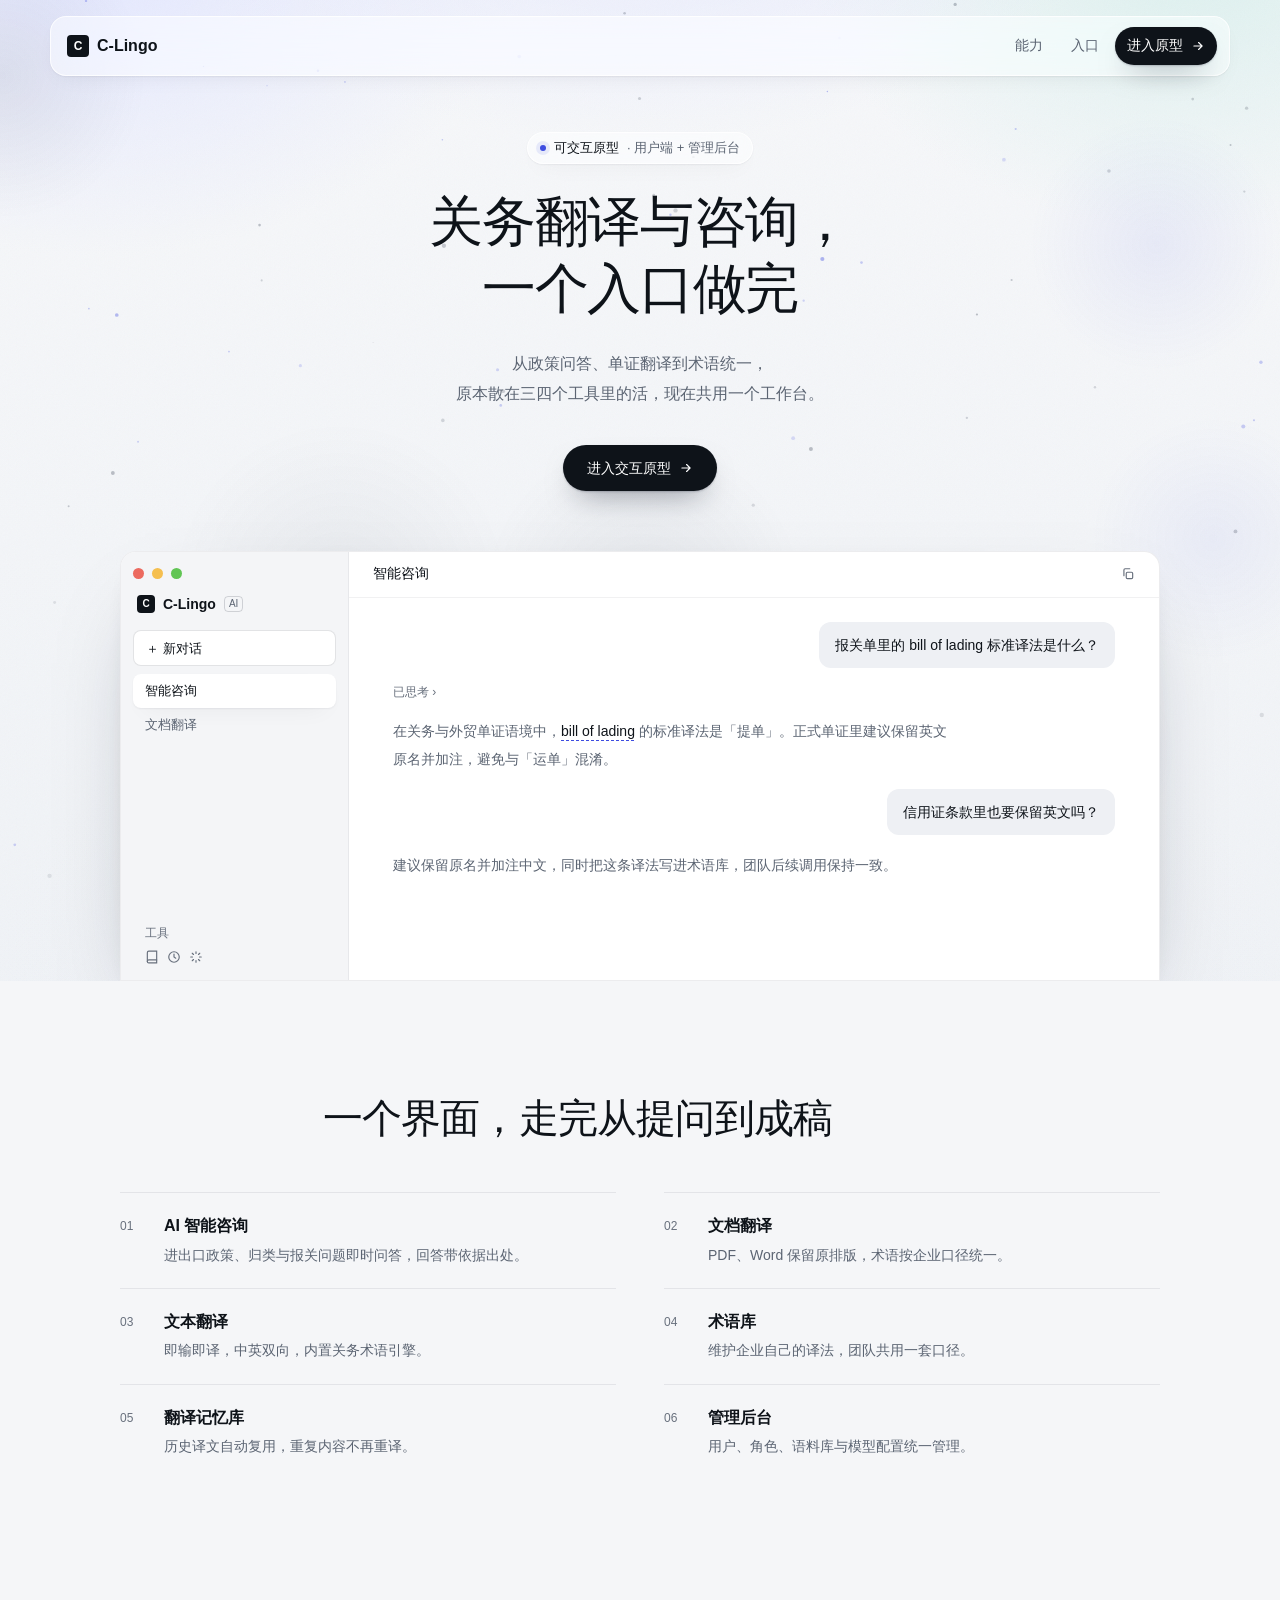
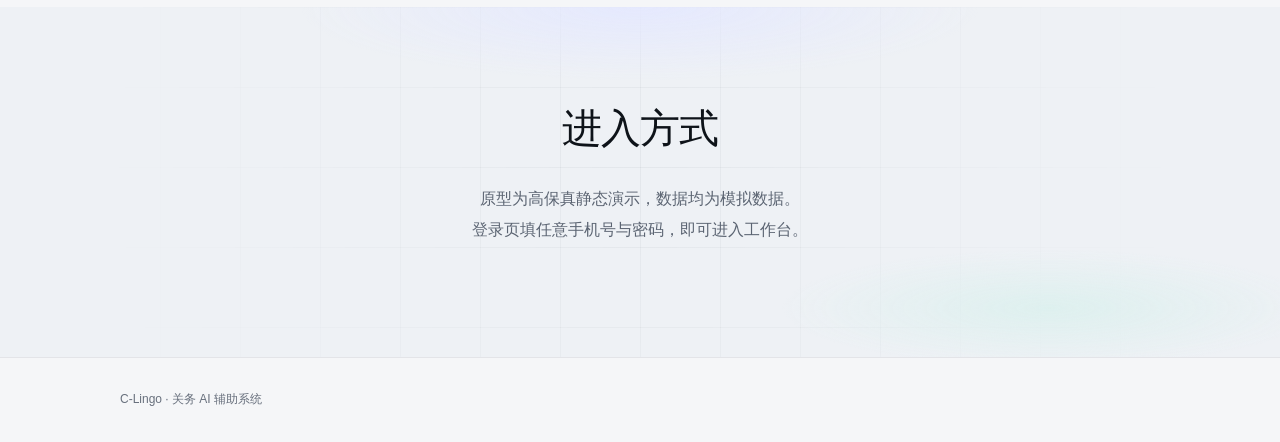
==== commit 9039eabe: "chore: 首页收敛为单一原型引导页，移除项目复盘页 删除 project.html 及 css/js/images 复盘资源，清理首页重复文案、 brand-pill、悬浮卡与多余入口，READM" ====
--- a/index.html
+++ b/index.html
@@ -1,427 +1,628 @@
-<!DOCTYPE html>
+<!doctype html>
 <html lang="zh-CN">
 <head>
-  <meta charset="UTF-8" />
-  <meta name="viewport" content="width=device-width, initial-scale=1.0" />
-  <title>C-Lingo · 关务AI辅助系统 | Product Prototype</title>
-  <meta name="description" content="C-Lingo 是一款面向关务行业的 AI 辅助系统，集智能翻译、AI 咨询、术语库与记忆库管理于一体的专业平台。" />
-  <link rel="preconnect" href="https://fonts.googleapis.com">
-  <link rel="preconnect" href="https://fonts.gstatic.com" crossorigin>
-  <link href="https://fonts.googleapis.com/css2?family=IBM+Plex+Sans:wght@300;400;500;600;700&family=Playfair+Display:wght@400;500;600;700&family=JetBrains+Mono:wght@400;500&display=swap" rel="stylesheet">
-  <link rel="stylesheet" href="css/style.css" />
+<meta charset="utf-8">
+<meta name="viewport" content="width=device-width, initial-scale=1">
+<title>C-Lingo · 关务 AI 辅助系统 | 交互原型引导页</title>
+<meta name="description" content="C-Lingo 关务 AI 辅助系统交互原型引导页：AI 咨询、文档翻译、术语库与记忆库，一个入口走完。">
+<style>
+  /* ============ 令牌：只允许这 5 个文字色 + 1 个强调色 ============ */
+  :root{
+    --paper:#f5f6f8;
+    --paper-2:#eef1f5;
+    --ink:#0e1319;
+    --ink-2:#5b6472;
+    --ink-3:#68707d;
+    --accent:#3d4ce0;
+
+    --sh-s:0 1px 2px rgba(16,24,40,.06), 0 8px 24px -12px rgba(16,24,40,.10);
+    --sh-m:0 40px 90px -40px rgba(16,24,40,.35), 0 12px 32px -18px rgba(16,24,40,.18);
+    --sh-btn:0 1px 2px rgba(16,24,40,.22), 0 14px 30px -14px rgba(16,24,40,.55);
+
+    --glass-bg:rgba(255,255,255,.52);
+    --glass-bd:1px solid rgba(255,255,255,.78);
+
+    --r4:4px;
+    --r8:8px;
+    --r12:12px;
+    --r16:16px;
+    --r999:999px;
+  }
+
+  *,*::before,*::after{box-sizing:border-box}
+  html{scroll-behavior:smooth}
+  body{
+    margin:0;
+    background:var(--paper);
+    color:var(--ink);
+    font-family:-apple-system,BlinkMacSystemFont,"Segoe UI","PingFang SC","Hiragino Sans GB","Microsoft YaHei",sans-serif;
+    font-size:16px;
+    line-height:1.8;
+    -webkit-font-smoothing:antialiased;
+    overflow-x:hidden;
+  }
+  h1,h2,h3,p{margin:0}
+  a{color:inherit;text-decoration:none}
+  img{display:block;max-width:100%}
+  svg{display:block}
+  :focus-visible{outline:2px solid var(--ink);outline-offset:3px;border-radius:var(--r4)}
+
+  .skip{
+    position:fixed;left:16px;top:-64px;z-index:40;
+    height:40px;padding:0 16px;display:inline-flex;align-items:center;
+    background:#fff;color:var(--ink);border-radius:var(--r8);
+    box-shadow:var(--sh-s);font-size:14px;
+  }
+  .skip:focus{top:16px}
+
+  /* ============ 玻璃：三处组件共用同一套参数 ============ */
+  .glass{
+    background:var(--glass-bg);
+    border:var(--glass-bd);
+    -webkit-backdrop-filter:blur(22px) saturate(190%);
+    backdrop-filter:blur(22px) saturate(190%);
+  }
+  @supports not ((backdrop-filter:blur(1px)) or (-webkit-backdrop-filter:blur(1px))){
+    .glass{background:rgba(255,255,255,.9)}
+  }
+
+  /* ============ 悬浮导航 ============ */
+  .nav-wrap{
+    position:fixed;top:16px;left:0;right:0;z-index:20;
+    padding:0 16px;display:flex;justify-content:center;
+    pointer-events:none;
+  }
+  .nav{
+    width:min(1180px,100%);height:60px;
+    display:flex;align-items:center;justify-content:space-between;
+    padding:0 12px 0 12px;
+    border-radius:var(--r16);
+    box-shadow:var(--sh-s);
+    pointer-events:auto;
+  }
+  .brand{display:flex;align-items:center;gap:8px;padding:4px;border-radius:var(--r8)}
+  .brand-mark{
+    width:22px;height:22px;border-radius:var(--r4);
+    background:var(--ink);color:#fff;
+    font-size:12px;font-weight:600;line-height:22px;text-align:center;
+  }
+  .brand-name{font-size:16px;font-weight:600;letter-spacing:0}
+  .nav-links{display:flex;align-items:center;gap:4px}
+  .nav-links > a{
+    height:38px;display:inline-flex;align-items:center;
+    padding:0 12px;border-radius:var(--r999);
+    font-size:14px;color:var(--ink-2);
+    transition:background-color 200ms ease-out;
+  }
+  .nav-links > a:hover{background:#fff;color:var(--ink)}
+  .nav-cta{
+    height:38px;padding:0 16px;gap:8px;
+    background:var(--ink);color:#fff !important;
+    font-weight:500;box-shadow:var(--sh-btn);
+    transition:transform 200ms ease-out, background-color 200ms ease-out;
+  }
+  .nav-cta:hover{transform:translateY(-2px);background:#1a222c}
+
+  /* ============ 首屏 ============ */
+  .hero{
+    position:relative;isolation:isolate;overflow:hidden;
+    padding:132px 24px 0;
+    text-align:center;
+  }
+  .hero-bg{
+    position:absolute;inset:-10%;z-index:-3;
+    background:
+      radial-gradient(50% 40% at 50% -6%, #e4e8ff 0%, rgba(228,232,255,0) 66%),
+      radial-gradient(46% 42% at 14% 4%, #e3e7ff 0%, rgba(227,231,255,0) 62%),
+      radial-gradient(42% 40% at 86% 4%, #dcf0ee 0%, rgba(220,240,238,0) 60%),
+      radial-gradient(60% 46% at 50% 92%, #eceef3 0%, rgba(236,238,243,0) 70%),
+      linear-gradient(180deg,#f7f8fa 0%,#f3f5f8 55%,#eff2f6 100%);
+  }
+  .fx{position:absolute;inset:0;z-index:-2;width:100%;height:100%;pointer-events:none}
+  .hero-grain{
+    position:absolute;inset:-10%;z-index:-1;pointer-events:none;
+    opacity:.03;mix-blend-mode:multiply;
+    background-image:url("data:image/svg+xml,%3Csvg xmlns='http://www.w3.org/2000/svg' width='160' height='160'%3E%3Cfilter id='n'%3E%3CfeTurbulence type='fractalNoise' baseFrequency='.9' numOctaves='2'/%3E%3C/filter%3E%3Crect width='100%25' height='100%25' filter='url(%23n)'/%3E%3C/svg%3E");
+  }
+  .hero-inner{position:relative;z-index:1}
+
+  .tag{
+    display:inline-flex;align-items:center;gap:8px;
+    height:32px;padding:0 12px;border-radius:var(--r999);
+    font-size:13px;color:var(--ink);
+    box-shadow:var(--sh-s);
+  }
+  .tag-dot{
+    position:relative;
+    width:6px;height:6px;border-radius:var(--r999);
+    background:var(--accent);
+  }
+  /* accent 光晕用伪元素绘制，避免引入带色阴影 */
+  .tag-dot::after{
+    content:"";position:absolute;inset:-4px;z-index:-1;
+    border-radius:var(--r999);background:rgba(61,76,224,.10);
+  }
+  .tag-sub{color:var(--ink-2)}
+
+  h1{
+    display:block;width:fit-content;
+    margin:24px auto 0;
+    font-size:clamp(30px,4.2vw,54px);
+    line-height:1.24;font-weight:500;letter-spacing:-.025em;
+  }
+  .lede{
+    margin:28px auto 0;max-width:660px;
+    font-size:16px;line-height:1.85;color:var(--ink-2);
+  }
+  .actions{
+    margin-top:36px;display:flex;justify-content:center;
+    align-items:center;gap:12px;flex-wrap:wrap;
+  }
+  .btn{
+    height:46px;padding:0 24px;border-radius:var(--r999);
+    display:inline-flex;align-items:center;justify-content:center;gap:8px;
+    font-size:14px;font-weight:500;line-height:1;
+    transition:transform 200ms ease-out, background-color 200ms ease-out;
+  }
+  .btn-dark{background:var(--ink);color:#fff;box-shadow:var(--sh-btn)}
+  .btn-dark:hover{transform:translateY(-2px);background:#1a222c}
+
+  /* ============ 应用窗口 ============ */
+  .stage{
+    position:relative;
+    width:min(1040px,100%);
+    margin:60px auto 0;
+  }
+  .window{
+    height:430px;
+    display:grid;grid-template-columns:228px 1fr;
+    text-align:left;overflow:hidden;
+    background:#fff;border:1px solid rgba(16,24,40,.08);
+    border-radius:var(--r16) var(--r16) 0 0;
+    box-shadow:var(--sh-m);
+  }
+  .win-side{
+    background:#f4f5f7;border-right:1px solid rgba(16,24,40,.06);
+    padding:16px 12px;display:flex;flex-direction:column;
+  }
+  .traffic{display:flex;gap:8px;margin-bottom:16px}
+  .traffic i{width:11px;height:11px;border-radius:var(--r999);display:block}
+  .traffic i:nth-child(1){background:#ec6a5f}
+  .traffic i:nth-child(2){background:#f5bf4f}
+  .traffic i:nth-child(3){background:#61c554}
+
+  .side-brand{display:flex;align-items:center;gap:8px;margin-bottom:16px;padding:0 4px}
+  .side-mark{
+    width:18px;height:18px;border-radius:var(--r4);
+    background:var(--ink);color:#fff;
+    font-size:10px;font-weight:600;line-height:18px;text-align:center;
+  }
+  .side-name{font-size:14px;font-weight:600;line-height:1.4}
+  .side-pill{
+    font-size:10px;line-height:1.4;color:var(--ink-2);
+    border:1px solid rgba(16,24,40,.16);border-radius:var(--r4);padding:0 4px;
+  }
+  .side-new{
+    height:36px;margin-bottom:8px;padding:0 12px;
+    display:flex;align-items:center;
+    background:#fff;border:1px solid rgba(16,24,40,.12);border-radius:var(--r8);
+    font-size:13px;line-height:1;
+  }
+  .side-item{
+    font-size:13px;line-height:1.4;color:var(--ink-2);
+    padding:8px 12px;border-radius:var(--r8);
+  }
+  .side-item.is-on{background:#fff;color:var(--ink);box-shadow:var(--sh-s)}
+  .side-label{
+    margin-top:auto;padding:0 12px 8px;
+    font-size:12px;line-height:1.4;color:var(--ink-3);
+  }
+  .side-tools{display:flex;gap:8px;padding:0 12px;color:var(--ink-3)}
+
+  .win-main{display:flex;flex-direction:column;min-width:0}
+  .win-bar{
+    height:46px;padding:0 24px;
+    display:flex;align-items:center;justify-content:space-between;
+    border-bottom:1px solid rgba(16,24,40,.06);
+    font-size:14px;font-weight:500;
+  }
+  .win-bar svg{color:var(--ink-3)}
+  .win-body{
+    padding:24px 44px;display:flex;flex-direction:column;gap:16px;
+    overflow:hidden;
+  }
+  .bubble{
+    align-self:flex-end;max-width:420px;
+    background:#eef0f4;border-radius:var(--r12);
+    padding:12px 16px;font-size:14px;line-height:1.6;color:var(--ink);
+  }
+  .think{font-size:12px;line-height:1.4;color:var(--ink-3)}
+  .answer{font-size:14px;line-height:2;color:var(--ink-2);max-width:560px}
+  .u{
+    color:var(--ink);
+    text-decoration:underline dashed var(--accent);
+    text-decoration-thickness:1px;
+    text-underline-offset:4px;
+  }
+
+  /* ============ 第二屏 ============ */
+  .second{
+    position:relative;overflow:hidden;isolation:isolate;
+    background:var(--paper-2);
+    padding:96px 24px 112px;text-align:center;
+  }
+  .second::before{
+    content:"";position:absolute;inset:0;z-index:-2;
+    background-image:
+      linear-gradient(to right, rgba(16,24,40,.045) 1px, transparent 1px),
+      linear-gradient(to bottom, rgba(16,24,40,.045) 1px, transparent 1px);
+    background-size:80px 80px;
+    -webkit-mask-image:radial-gradient(circle at 50% 45%, #000 4%, rgba(0,0,0,.38) 48%, rgba(0,0,0,0) 82%);
+    mask-image:radial-gradient(circle at 50% 45%, #000 4%, rgba(0,0,0,.38) 48%, rgba(0,0,0,0) 82%);
+  }
+  .second::after{
+    content:"";position:absolute;inset:0;z-index:-1;pointer-events:none;opacity:.9;
+    background:
+      radial-gradient(38% 30% at 50% 0%, #e4e8ff 0%, rgba(228,232,255,0) 70%),
+      radial-gradient(30% 24% at 82% 86%, #dcf0ee 0%, rgba(220,240,238,0) 70%);
+  }
+  .second-inner{position:relative;max-width:1040px;margin:0 auto}
+  h2{
+    font-size:clamp(26px,3.1vw,42px);
+    line-height:1.3;font-weight:500;letter-spacing:-.02em;
+    max-width:16em;margin:0 auto;
+  }
+  .second .lede{line-height:1.95;max-width:640px}
+
+
+  /* ============ 能力 ============ */
+  .features{padding:112px 24px 128px;background:var(--paper)}
+  .wrap{max-width:1040px;margin:0 auto}
+  .cap-list{
+    margin:48px 0 0;padding:0;list-style:none;
+    display:grid;grid-template-columns:1fr 1fr;gap:0 48px;
+  }
+  .cap-list li{
+    display:grid;grid-template-columns:32px 1fr;gap:0 12px;
+    padding:20px 0;border-top:1px solid rgba(16,24,40,.08);
+  }
+  .cap-n{font-size:12px;line-height:1.6;color:var(--ink-3);padding-top:4px}
+  .cap-t{display:block;font-size:16px;font-weight:600;line-height:1.6}
+  .cap-d{display:block;margin-top:4px;font-size:14px;line-height:1.8;color:var(--ink-2)}
+
+  /* ============ 页脚 ============ */
+  .foot{
+    border-top:1px solid rgba(16,24,40,.08);
+    padding:32px 24px;
+  }
+  .foot-inner{
+    max-width:1040px;margin:0 auto;
+    display:flex;justify-content:space-between;gap:16px;flex-wrap:wrap;
+    font-size:12px;line-height:1.6;color:var(--ink-3);
+  }
+
+  /* ============ 入场动效 ============ */
+  @media (prefers-reduced-motion:no-preference){
+    .rise{animation:rise 320ms cubic-bezier(.2,.7,.2,1) both}
+    .d1{animation-delay:60ms}
+    .d2{animation-delay:120ms}
+    .d3{animation-delay:180ms}
+    .d4{animation-delay:240ms}
+    @keyframes rise{
+      from{opacity:0;transform:translateY(8px)}
+      to{opacity:1;transform:none}
+    }
+  }
+  @media (prefers-reduced-motion:reduce){
+    html{scroll-behavior:auto}
+    *{animation:none !important;transition-duration:1ms !important}
+  }
+
+  /* ============ 响应式 ============ */
+  @media (max-width:900px){
+    .cap-list{grid-template-columns:1fr;gap:0}
+  }
+  @media (max-width:760px){
+    .nav-links > a:not(.nav-cta){display:none}
+    .win-side{display:none}
+    .lede br{display:none}
+    .window{grid-template-columns:1fr;height:340px}
+    .win-body{padding:24px}
+    .hero{padding-top:112px}
+    .features{padding:96px 24px 112px}
+  }
+</style>
 </head>
 <body>
-  <!-- 背景光效 -->
-  <div class="bg-glow">
-    <div class="glow glow-1"></div>
-    <div class="glow glow-2"></div>
-    <div class="glow glow-3"></div>
-  </div>
-
-  <!-- 导航栏 -->
-  <nav class="nav">
-    <div class="nav-inner">
-      <div class="nav-logo">
-        <span class="logo-mark">C</span>
-        <span class="logo-text">C-Lingo</span>
-      </div>
-      <div class="nav-links">
-        <a href="#overview" class="nav-link">概述</a>
-        <a href="#features" class="nav-link">功能</a>
-        <a href="#gallery" class="nav-link">界面</a>
-        <a href="#admin" class="nav-link">管理后台</a>
-        <a href="#design" class="nav-link">设计</a>
-      </div>
-      <a href="prototype/index.html" class="nav-cta" target="_blank">
-        进入原型
-        <svg width="16" height="16" viewBox="0 0 24 24" fill="none" stroke="currentColor" stroke-width="2">
-          <path d="M5 12h14M12 5l7 7-7 7"/>
-        </svg>
+<a class="skip" href="#main">跳到主要内容</a>
+
+<header class="nav-wrap">
+  <nav class="nav glass" aria-label="主导航">
+    <a class="brand" href="#top">
+      <span class="brand-mark" aria-hidden="true">C</span>
+      <span class="brand-name">C-Lingo</span>
+    </a>
+    <div class="nav-links">
+      <a href="#features">能力</a>
+      <a href="#start">入口</a>
+      <a class="nav-cta" href="prototype/index.html">进入原型
+        <svg aria-hidden="true" width="14" height="14" viewBox="0 0 24 24" fill="none" stroke="currentColor" stroke-width="2" stroke-linecap="round" stroke-linejoin="round"><path d="M5 12h14M13 6l6 6-6 6"/></svg>
       </a>
     </div>
   </nav>
-
-  <!-- Hero 首屏 -->
-  <section class="hero">
+</header>
+
+<main id="main">
+  <!-- ============ 首屏 ============ -->
+  <section class="hero" id="top">
+    <div class="hero-bg" aria-hidden="true"></div>
+    <canvas class="fx" id="fx" aria-hidden="true"></canvas>
+    <div class="hero-grain" aria-hidden="true"></div>
+
     <div class="hero-inner">
-      <div class="hero-left">
-        <div class="hero-tag">
-          <span class="dot"></span>
-          PRODUCT PROTOTYPE · 2024
-        </div>
-        <h1 class="hero-title">
-          <span class="title-line">C-Lingo</span>
-          <span class="title-sub">关务<span class="accent">AI</span>辅助系统</span>
-        </h1>
-        <p class="hero-desc">
-          让跨境贸易语言不再是障碍。<br/>
-          智能翻译 · AI 咨询 · 术语记忆，一体化关务专业平台。
-        </p>
-        <div class="hero-actions">
-          <a href="prototype/index.html" class="btn btn-primary" target="_blank">
-            <svg width="18" height="18" viewBox="0 0 24 24" fill="none" stroke="currentColor" stroke-width="2">
-              <path d="M5 3l14 9-14 9V3z"/>
-            </svg>
-            查看交互原型
-          </a>
-          <a href="#overview" class="btn btn-ghost">
-            了解更多
-            <svg width="16" height="16" viewBox="0 0 24 24" fill="none" stroke="currentColor" stroke-width="2">
-              <path d="M12 5v14M5 12l7 7 7-7"/>
-            </svg>
-          </a>
-        </div>
-        <div class="hero-stats">
-          <div class="stat">
-            <div class="stat-num">8+</div>
-            <div class="stat-label">功能模块</div>
-          </div>
-          <div class="stat-divider"></div>
-          <div class="stat">
-            <div class="stat-num">10万+</div>
-            <div class="stat-label">专业术语</div>
-          </div>
-          <div class="stat-divider"></div>
-          <div class="stat">
-            <div class="stat-num">99.2%</div>
-            <div class="stat-label">翻译准确率</div>
-          </div>
-        </div>
+      <span class="tag glass rise">
+        <span class="tag-dot" aria-hidden="true"></span>
+        可交互原型<span class="tag-sub"> · 用户端 + 管理后台</span>
+      </span>
+
+      <h1 class="rise d1">关务翻译与咨询，<br>一个入口做完</h1>
+
+      <p class="lede rise d2">
+        从政策问答、单证翻译到术语统一，<br>
+        原本散在三四个工具里的活，现在共用一个工作台。
+      </p>
+
+      <div class="actions rise d3">
+        <a class="btn btn-dark" href="prototype/index.html">
+          进入交互原型
+          <svg aria-hidden="true" width="14" height="14" viewBox="0 0 24 24" fill="none" stroke="currentColor" stroke-width="2" stroke-linecap="round" stroke-linejoin="round"><path d="M5 12h14M13 6l6 6-6 6"/></svg>
+        </a>
       </div>
-      <div class="hero-right">
-        <div class="hero-mockup">
-          <div class="mockup-window">
-            <div class="mockup-header">
-              <div class="mockup-dots">
-                <span class="dot dot-red"></span>
-                <span class="dot dot-yellow"></span>
-                <span class="dot dot-green"></span>
-              </div>
-              <div class="mockup-url">c-lingo.app / 智能咨询</div>
+
+      <div class="stage rise d4">
+        <div class="window" role="img" aria-label="C-Lingo 智能咨询界面示意：左侧导航栏与右侧对话区">
+          <aside class="win-side">
+            <div class="traffic" aria-hidden="true"><i></i><i></i><i></i></div>
+            <div class="side-brand">
+              <span class="side-mark">C</span>
+              <span class="side-name">C-Lingo</span>
+              <span class="side-pill">AI</span>
             </div>
-            <div class="mockup-body">
-              <img src="images/screenshot-consult.jpg" alt="C-Lingo AI咨询界面" />
+            <div class="side-new">＋ 新对话</div>
+            <div class="side-item is-on">智能咨询</div>
+            <div class="side-item">文档翻译</div>
+            <div class="side-label">工具</div>
+            <div class="side-tools">
+              <svg aria-hidden="true" width="14" height="14" viewBox="0 0 24 24" fill="none" stroke="currentColor" stroke-width="2" stroke-linecap="round"><path d="M4 19.5A2.5 2.5 0 0 1 6.5 17H20"/><path d="M6.5 2H20v20H6.5A2.5 2.5 0 0 1 4 19.5v-15A2.5 2.5 0 0 1 6.5 2z"/></svg>
+              <svg aria-hidden="true" width="14" height="14" viewBox="0 0 24 24" fill="none" stroke="currentColor" stroke-width="2" stroke-linecap="round"><circle cx="12" cy="12" r="9"/><path d="M12 7v5l3 2"/></svg>
+              <svg aria-hidden="true" width="14" height="14" viewBox="0 0 24 24" fill="none" stroke="currentColor" stroke-width="2" stroke-linecap="round"><path d="M12 3v3M12 18v3M3 12h3M18 12h3M5.6 5.6l2.1 2.1M16.3 16.3l2.1 2.1M18.4 5.6l-2.1 2.1M7.7 16.3l-2.1 2.1"/></svg>
             </div>
-          </div>
-          <div class="mockup-glow"></div>
-        </div>
-      </div>
-    </div>
-    <div class="scroll-hint">
-      <span>向下滚动</span>
-      <div class="scroll-line"></div>
-    </div>
-  </section>
-
-  <!-- Overview 项目背景 -->
-  <section class="section overview" id="overview">
-    <div class="section-inner">
-      <div class="section-header reveal">
-        <span class="section-num">01</span>
-        <h2 class="section-title">为什么做 C-Lingo</h2>
-      </div>
-      <div class="overview-content">
-        <div class="overview-text reveal">
-          <p>
-            关务行业涉及大量专业术语、法规标准和进出口文档，传统翻译工具难以满足行业精准度要求。
-            报关员、单证员在日常工作中频繁面临<strong class="text-accent">术语不统一、翻译效率低、标准难查找</strong>等痛点。
-          </p>
-          <p>
-            C-Lingo 正是为解决这一问题而生——它不是又一个通用翻译工具，而是深度聚焦关务场景的 AI 辅助平台。
-            通过整合专业语料库、术语库与大语言模型，为关务从业者提供<strong class="text-accent">精准、可溯源、高效率</strong>的智能服务。
-          </p>
-        </div>
-        <div class="overview-cards reveal">
-          <div class="ov-card">
-            <div class="ov-icon">🎯</div>
-            <h3>精准</h3>
-            <p>基于关务专业语料训练，翻译准确率远超通用工具</p>
-          </div>
-          <div class="ov-card">
-            <div class="ov-icon">⚡</div>
-            <h3>高效</h3>
-            <p>翻译记忆+术语库双引擎，重复内容零成本复用</p>
-          </div>
-          <div class="ov-card">
-            <div class="ov-icon">🔍</div>
-            <h3>可溯源</h3>
-            <p>所有 AI 输出均关联标准依据，支持溯源查证</p>
+          </aside>
+
+          <div class="win-main">
+            <div class="win-bar">
+              <span>智能咨询</span>
+              <svg aria-hidden="true" width="14" height="14" viewBox="0 0 24 24" fill="none" stroke="currentColor" stroke-width="2" stroke-linecap="round"><rect x="9" y="9" width="11" height="11" rx="2"/><path d="M5 15V5a2 2 0 0 1 2-2h8"/></svg>
+            </div>
+            <div class="win-body">
+              <div class="bubble">报关单里的 bill of lading 标准译法是什么？</div>
+              <div class="think">已思考 ›</div>
+              <p class="answer">在关务与外贸单证语境中，<span class="u">bill of lading</span> 的标准译法是「提单」。正式单证里建议保留英文原名并加注，避免与「运单」混淆。</p>
+              <div class="bubble">信用证条款里也要保留英文吗？</div>
+              <p class="answer">建议保留原名并加注中文，同时把这条译法写进术语库，团队后续调用保持一致。</p>
+            </div>
           </div>
         </div>
       </div>
     </div>
   </section>
 
-  <!-- Features 核心功能 -->
-  <section class="section features" id="features">
-    <div class="section-inner">
-      <div class="section-header reveal">
-        <span class="section-num">02</span>
-        <h2 class="section-title">核心功能模块</h2>
-        <p class="section-desc">覆盖关务工作全场景，从翻译到咨询，从个人使用到企业管理</p>
+  <!-- ============ 能力 ============ -->
+  <section class="features" id="features">
+    <div class="wrap">
+      <div class="features-head">
+        <h2>一个界面，走完从提问到成稿</h2>
       </div>
-      <div class="features-grid">
-        <div class="feature-card reveal">
-          <div class="feature-icon">
-            <svg viewBox="0 0 24 24" fill="none" stroke="currentColor" stroke-width="1.5">
-              <path d="M21 15a2 2 0 0 1-2 2H7l-4 4V5a2 2 0 0 1 2-2h14a2 2 0 0 1 2 2z"/>
-            </svg>
-          </div>
-          <h3 class="feature-title">AI 智能咨询</h3>
-          <p class="feature-desc">24 小时关务顾问，秒级解答进出口政策、商品归类、报关流程等专业问题，所有回答均附标准依据</p>
-          <div class="feature-tags">
-            <span>智能问答</span>
-            <span>标准溯源</span>
-            <span>多轮对话</span>
-          </div>
-        </div>
-
-        <div class="feature-card reveal">
-          <div class="feature-icon">
-            <svg viewBox="0 0 24 24" fill="none" stroke="currentColor" stroke-width="1.5">
-              <path d="M14 2H6a2 2 0 0 0-2 2v16a2 2 0 0 0 2 2h12a2 2 0 0 0 2-2V8z"/>
-              <polyline points="14 2 14 8 20 8"/>
-              <line x1="8" y1="13" x2="16" y2="13"/>
-              <line x1="8" y1="17" x2="14" y2="17"/>
-            </svg>
-          </div>
-          <h3 class="feature-title">文档翻译</h3>
-          <p class="feature-desc">支持 PDF / Word / Excel 等多格式专业文档翻译，智能保留排版格式，术语自动匹配企业词库</p>
-          <div class="feature-tags">
-            <span>多格式</span>
-            <span>保留排版</span>
-            <span>批量处理</span>
-          </div>
-        </div>
-
-        <div class="feature-card reveal">
-          <div class="feature-icon">
-            <svg viewBox="0 0 24 24" fill="none" stroke="currentColor" stroke-width="1.5">
-              <path d="M4 7V4h16v3"/>
-              <path d="M9 20h6"/>
-              <path d="M12 4v16"/>
-            </svg>
-          </div>
-          <h3 class="feature-title">文本翻译</h3>
-          <p class="feature-desc">即输即译的轻量翻译工具，支持中英双向互译，内置关务专业术语引擎，翻译结果实时润色</p>
-          <div class="feature-tags">
-            <span>即输即译</span>
-            <span>中英双向</span>
-            <span>术语引擎</span>
-          </div>
-        </div>
-
-        <div class="feature-card reveal">
-          <div class="feature-icon">
-            <svg viewBox="0 0 24 24" fill="none" stroke="currentColor" stroke-width="1.5">
-              <path d="M4 19.5A2.5 2.5 0 0 1 6.5 17H20"/>
-              <path d="M6.5 2H20v20H6.5A2.5 2.5 0 0 1 4 19.5v-15A2.5 2.5 0 0 1 6.5 2z"/>
-            </svg>
-          </div>
-          <h3 class="feature-title">术语库管理</h3>
-          <p class="feature-desc">自定义企业级术语库，支持批量导入导出，统一翻译口径，团队协作更高效，越用越精准</p>
-          <div class="feature-tags">
-            <span>企业级</span>
-            <span>批量导入</span>
-            <span>团队协作</span>
-          </div>
-        </div>
-
-        <div class="feature-card reveal">
-          <div class="feature-icon">
-            <svg viewBox="0 0 24 24" fill="none" stroke="currentColor" stroke-width="1.5">
-              <path d="M9.5 2A2.5 2.5 0 0 1 12 4.5v15a2.5 2.5 0 0 1-4.96.44 2.5 2.5 0 0 1-2.96-3.08 3 3 0 0 1-.34-5.58 2.5 2.5 0 0 1 1.32-4.24 2.5 2.5 0 0 1 4.44-2.04z"/>
-              <path d="M14.5 2A2.5 2.5 0 0 0 12 4.5v15a2.5 2.5 0 0 0 4.96.44 2.5 2.5 0 0 0 2.96-3.08 3 3 0 0 0 .34-5.58 2.5 2.5 0 0 0-1.32-4.24 2.5 2.5 0 0 0-4.44-2.04z"/>
-            </svg>
-          </div>
-          <h3 class="feature-title">翻译记忆库</h3>
-          <p class="feature-desc">历史翻译内容自动记忆存储，相似内容智能推荐复用，大幅降低重复翻译成本，提升团队效率</p>
-          <div class="feature-tags">
-            <span>自动记忆</span>
-            <span>智能匹配</span>
-            <span>复用推荐</span>
-          </div>
-        </div>
-
-        <div class="feature-card reveal">
-          <div class="feature-icon">
-            <svg viewBox="0 0 24 24" fill="none" stroke="currentColor" stroke-width="1.5">
-              <circle cx="12" cy="12" r="10"/>
-              <polyline points="12 6 12 12 16 14"/>
-            </svg>
-          </div>
-          <h3 class="feature-title">翻译历史</h3>
-          <p class="feature-desc">完整记录所有翻译轨迹，支持按时间、类型、关键词多维搜索回溯，一键查看详情与批量导出</p>
-          <div class="feature-tags">
-            <span>完整记录</span>
-            <span>多维搜索</span>
-            <span>批量导出</span>
-          </div>
-        </div>
-      </div>
+
+      <ul class="cap-list">
+        <li>
+          <span class="cap-n" aria-hidden="true">01</span>
+          <span>
+            <b class="cap-t">AI 智能咨询</b>
+            <span class="cap-d">进出口政策、归类与报关问题即时问答，回答带依据出处。</span>
+          </span>
+        </li>
+        <li>
+          <span class="cap-n" aria-hidden="true">02</span>
+          <span>
+            <b class="cap-t">文档翻译</b>
+            <span class="cap-d">PDF、Word 保留原排版，术语按企业口径统一。</span>
+          </span>
+        </li>
+        <li>
+          <span class="cap-n" aria-hidden="true">03</span>
+          <span>
+            <b class="cap-t">文本翻译</b>
+            <span class="cap-d">即输即译，中英双向，内置关务术语引擎。</span>
+          </span>
+        </li>
+        <li>
+          <span class="cap-n" aria-hidden="true">04</span>
+          <span>
+            <b class="cap-t">术语库</b>
+            <span class="cap-d">维护企业自己的译法，团队共用一套口径。</span>
+          </span>
+        </li>
+        <li>
+          <span class="cap-n" aria-hidden="true">05</span>
+          <span>
+            <b class="cap-t">翻译记忆库</b>
+            <span class="cap-d">历史译文自动复用，重复内容不再重译。</span>
+          </span>
+        </li>
+        <li>
+          <span class="cap-n" aria-hidden="true">06</span>
+          <span>
+            <b class="cap-t">管理后台</b>
+            <span class="cap-d">用户、角色、语料库与模型配置统一管理。</span>
+          </span>
+        </li>
+      </ul>
     </div>
   </section>
 
-  <!-- Gallery 界面展示 -->
-  <section class="section gallery" id="gallery">
-    <div class="section-inner">
-      <div class="section-header reveal">
-        <span class="section-num">03</span>
-        <h2 class="section-title">界面一览</h2>
-        <p class="section-desc">清晰的信息架构，专业的视觉语言，让复杂关务工作变得简单</p>
-      </div>
-      <div class="gallery-showcase reveal">
-        <div class="gallery-main">
-          <div class="gallery-window">
-            <div class="gallery-window-header">
-              <div class="gallery-dots">
-                <span></span><span></span><span></span>
-              </div>
-              <div class="gallery-tab active" data-img="images/screenshot-consult.jpg">智能咨询</div>
-              <div class="gallery-tab" data-img="images/screenshot-translate.jpg">文档翻译</div>
-              <div class="gallery-tab" data-img="images/screenshot-text-translate.jpg">文本翻译</div>
-              <div class="gallery-tab" data-img="images/screenshot-admin.jpg">管理后台</div>
-            </div>
-            <div class="gallery-window-body">
-              <img id="gallery-main-img" src="images/screenshot-consult.jpg" alt="界面预览" />
-            </div>
-          </div>
-        </div>
-      </div>
-      <div class="gallery-thumbs reveal">
-        <div class="thumb active" data-img="images/screenshot-consult.jpg">
-          <img src="images/screenshot-consult.jpg" alt="智能咨询" />
-          <span>AI 咨询</span>
-        </div>
-        <div class="thumb" data-img="images/screenshot-translate.jpg">
-          <img src="images/screenshot-translate.jpg" alt="文档翻译" />
-          <span>文档翻译</span>
-        </div>
-        <div class="thumb" data-img="images/screenshot-glossary.jpg">
-          <img src="images/screenshot-glossary.jpg" alt="术语库" />
-          <span>术语库</span>
-        </div>
-        <div class="thumb" data-img="images/screenshot-memory.jpg">
-          <img src="images/screenshot-memory.jpg" alt="记忆库" />
-          <span>记忆库</span>
-        </div>
-        <div class="thumb" data-img="images/screenshot-admin.jpg">
-          <img src="images/screenshot-admin.jpg" alt="管理后台" />
-          <span>管理后台</span>
-        </div>
-      </div>
+  <!-- ============ 入口 ============ -->
+  <section class="second" id="start">
+    <div class="second-inner">
+      <h2>进入方式</h2>
+      <p class="lede">
+        原型为高保真静态演示，数据均为模拟数据。<br>
+        登录页填任意手机号与密码，即可进入工作台。
+      </p>
     </div>
   </section>
-
-  <!-- Admin 管理后台 -->
-  <section class="section admin-section" id="admin">
-    <div class="section-inner">
-      <div class="admin-content">
-        <div class="admin-text reveal">
-          <span class="section-num">04</span>
-          <h2 class="section-title">企业级管理后台</h2>
-          <p class="section-desc">完善的后台管理能力，满足企业级部署与团队协作需求</p>
-          <ul class="admin-features">
-            <li>
-              <span class="check-icon">✓</span>
-              <div>
-                <strong>用户与角色管理</strong>
-                <p>灵活的权限体系，支持多角色、多部门分级管理</p>
-              </div>
-            </li>
-            <li>
-              <span class="check-icon">✓</span>
-              <div>
-                <strong>语料库与标准管理</strong>
-                <p>统一管理企业语料资源和行业标准，持续优化模型效果</p>
-              </div>
-            </li>
-            <li>
-              <span class="check-icon">✓</span>
-              <div>
-                <strong>模型配置</strong>
-                <p>支持多模型切换与参数调优，按需匹配不同业务场景</p>
-              </div>
-            </li>
-            <li>
-              <span class="check-icon">✓</span>
-              <div>
-                <strong>数据统计与分析</strong>
-                <p>使用数据可视化看板，洞察团队效率与系统表现</p>
-              </div>
-            </li>
-          </ul>
-        </div>
-        <div class="admin-mockup reveal">
-          <div class="admin-screen">
-            <img src="images/screenshot-admin.jpg" alt="管理后台界面" />
-          </div>
-          <div class="admin-glow"></div>
-        </div>
-      </div>
-    </div>
-  </section>
-
-  <!-- Design Notes 设计说明 -->
-  <section class="section design" id="design">
-    <div class="section-inner">
-      <div class="section-header reveal">
-        <span class="section-num">05</span>
-        <h2 class="section-title">设计理念</h2>
-        <p class="section-desc">以专业为底色，以效率为目标，打造值得信赖的关务 AI 工具</p>
-      </div>
-      <div class="design-grid">
-        <div class="design-card reveal">
-          <div class="design-num">01</div>
-          <h3>专业导向</h3>
-          <p>深度贴合关务行业场景，不是通用 AI 工具的简单套壳。从术语体系到工作流，全部围绕关务人员真实需求设计。</p>
-        </div>
-        <div class="design-card reveal">
-          <div class="design-num">02</div>
-          <h3>效率优先</h3>
-          <p>减少操作路径，核心功能 3 步触达。翻译记忆、术语推荐、批量处理，每一个设计决策都以"省时间"为衡量标准。</p>
-        </div>
-        <div class="design-card reveal">
-          <div class="design-num">03</div>
-          <h3>视觉统一</h3>
-          <p>蓝色主调传递专业与可信，界面模块化降低认知成本。在复杂功能与简洁体验之间，找到恰到好处的平衡点。</p>
-        </div>
-      </div>
-    </div>
-  </section>
-
-  <!-- CTA / Footer -->
-  <section class="section cta-section">
-    <div class="section-inner">
-      <div class="cta-box reveal">
-        <h2 class="cta-title">感兴趣？来试试交互原型吧</h2>
-        <p class="cta-desc">完整功能原型已上线，体验 C-Lingo 的每一个细节</p>
-        <a href="prototype/index.html" class="btn btn-primary btn-large" target="_blank">
-          进入原型
-          <svg width="20" height="20" viewBox="0 0 24 24" fill="none" stroke="currentColor" stroke-width="2">
-            <path d="M5 12h14M12 5l7 7-7 7"/>
-          </svg>
-        </a>
-      </div>
-    </div>
-  </section>
-
-  <footer class="footer">
-    <div class="footer-inner">
-      <div class="footer-left">
-        <div class="footer-logo">
-          <span class="logo-mark">C</span>
-          <span class="logo-text">C-Lingo</span>
-        </div>
-        <p>关务 AI 辅助系统 · 产品原型</p>
-      </div>
-      <div class="footer-right">
-        <span>Designed & Built with ♥</span>
-        <span>2024</span>
-      </div>
-    </div>
-  </footer>
-
-  <script src="js/main.js"></script>
+</main>
+
+<footer class="foot">
+  <div class="foot-inner">
+    <span>C-Lingo · 关务 AI 辅助系统</span>
+  </div>
+</footer>
+
+<script>
+(function () {
+  var canvas = document.getElementById('fx');
+  if (!canvas) return;
+  var ctx = canvas.getContext('2d');
+  if (!ctx) return; /* canvas 不可用时，文字层完全不受影响 */
+
+  var reduce = window.matchMedia('(prefers-reduced-motion: reduce)');
+  var host = canvas.parentElement;
+  var w = 0, h = 0, dpr = 1;
+  var dust = [], blobs = [];
+  var raf = 0, visible = true;
+  var mx = 0, my = 0, tmx = 0, tmy = 0; /* 归一化鼠标位置 */
+
+  function rnd(a, b) { return a + Math.random() * (b - a); }
+
+  function build() {
+    dpr = Math.min(window.devicePixelRatio || 1, 2); /* DPR 上限 2 */
+    w = host.clientWidth;
+    h = host.clientHeight;
+    canvas.width = Math.round(w * dpr);
+    canvas.height = Math.round(h * dpr);
+    canvas.style.width = w + 'px';
+    canvas.style.height = h + 'px';
+    ctx.setTransform(dpr, 0, 0, dpr, 0, 0);
+
+    /* 尘埃 50–110 个 */
+    var count = Math.max(50, Math.min(110, Math.round(w * h / 14000)));
+    dust = [];
+    for (var i = 0; i < count; i++) {
+      dust.push({
+        x: rnd(0, w), y: rnd(0, h),
+        r: rnd(0.5, 2.2),
+        a: rnd(0.14, 0.44),
+        blue: Math.random() < 0.55,
+        vx: rnd(-0.14, 0.14), vy: rnd(-0.14, 0.14)
+      });
+    }
+
+    /* 光斑 7 个 */
+    blobs = [];
+    for (var j = 0; j < 7; j++) {
+      blobs.push({
+        x: rnd(0, w), y: rnd(0, h),
+        r: rnd(90, 200), a: rnd(0.045, 0.10),
+        blue: Math.random() < 0.6,
+        vx: rnd(-0.06, 0.06), vy: rnd(-0.06, 0.06)
+      });
+    }
+  }
+
+  function draw() {
+    ctx.clearRect(0, 0, w, h);
+
+    var i, b;
+    for (i = 0; i < blobs.length; i++) {
+      b = blobs[i];
+      var bx = b.x + mx * 14 * 1.6;
+      var by = b.y + my * 14 * 1.6;
+      var g = ctx.createRadialGradient(bx, by, 0, bx, by, b.r);
+      g.addColorStop(0, b.blue ? 'rgba(61,76,224,' + b.a + ')' : 'rgba(20,30,50,' + b.a + ')');
+      g.addColorStop(1, b.blue ? 'rgba(61,76,224,0)' : 'rgba(20,30,50,0)');
+      ctx.fillStyle = g;
+      ctx.beginPath();
+      ctx.arc(bx, by, b.r, 0, Math.PI * 2);
+      ctx.fill();
+    }
+
+    for (i = 0; i < dust.length; i++) {
+      var d = dust[i];
+      var dx = d.x + mx * 14;
+      var dy = d.y + my * 14;
+      ctx.fillStyle = d.blue
+        ? 'rgba(61,76,224,' + d.a + ')'
+        : 'rgba(20,30,50,' + (d.a * 0.6) + ')';
+      ctx.beginPath();
+      ctx.arc(dx, dy, d.r, 0, Math.PI * 2);
+      ctx.fill();
+    }
+  }
+
+  function step() {
+    /* 视差缓动 0.05 */
+    mx += (tmx - mx) * 0.05;
+    my += (tmy - my) * 0.05;
+
+    for (var i = 0; i < dust.length; i++) {
+      var d = dust[i];
+      d.x += d.vx; d.y += d.vy;
+      if (d.x < -4) d.x = w + 4; if (d.x > w + 4) d.x = -4;
+      if (d.y < -4) d.y = h + 4; if (d.y > h + 4) d.y = -4;
+    }
+    for (var j = 0; j < blobs.length; j++) {
+      var b = blobs[j];
+      b.x += b.vx; b.y += b.vy;
+      if (b.x < -b.r) b.x = w + b.r; if (b.x > w + b.r) b.x = -b.r;
+      if (b.y < -b.r) b.y = h + b.r; if (b.y > h + b.r) b.y = -b.r;
+    }
+
+    draw();
+    raf = requestAnimationFrame(step);
+  }
+
+  function start() {
+    if (raf) return;
+    if (reduce.matches) { draw(); return; } /* 只画一帧 */
+    raf = requestAnimationFrame(step);
+  }
+  function stop() {
+    if (raf) { cancelAnimationFrame(raf); raf = 0; }
+  }
+
+  window.addEventListener('resize', function () {
+    stop(); build(); start();
+  }, { passive: true });
+
+  window.addEventListener('mousemove', function (e) {
+    var r = host.getBoundingClientRect();
+    tmx = ((e.clientX - r.left) / r.width - 0.5) * 2;
+    tmy = ((e.clientY - r.top) / r.height - 0.5) * 2;
+  }, { passive: true });
+
+  document.addEventListener('visibilitychange', function () {
+    visible = !document.hidden; /* document.hidden 时停止 rAF */
+    if (visible) start(); else stop();
+  });
+
+  if (reduce.addEventListener) {
+    reduce.addEventListener('change', function () { stop(); start(); });
+  }
+
+  build();
+  start();
+})();
+</script>
 </body>
 </html>
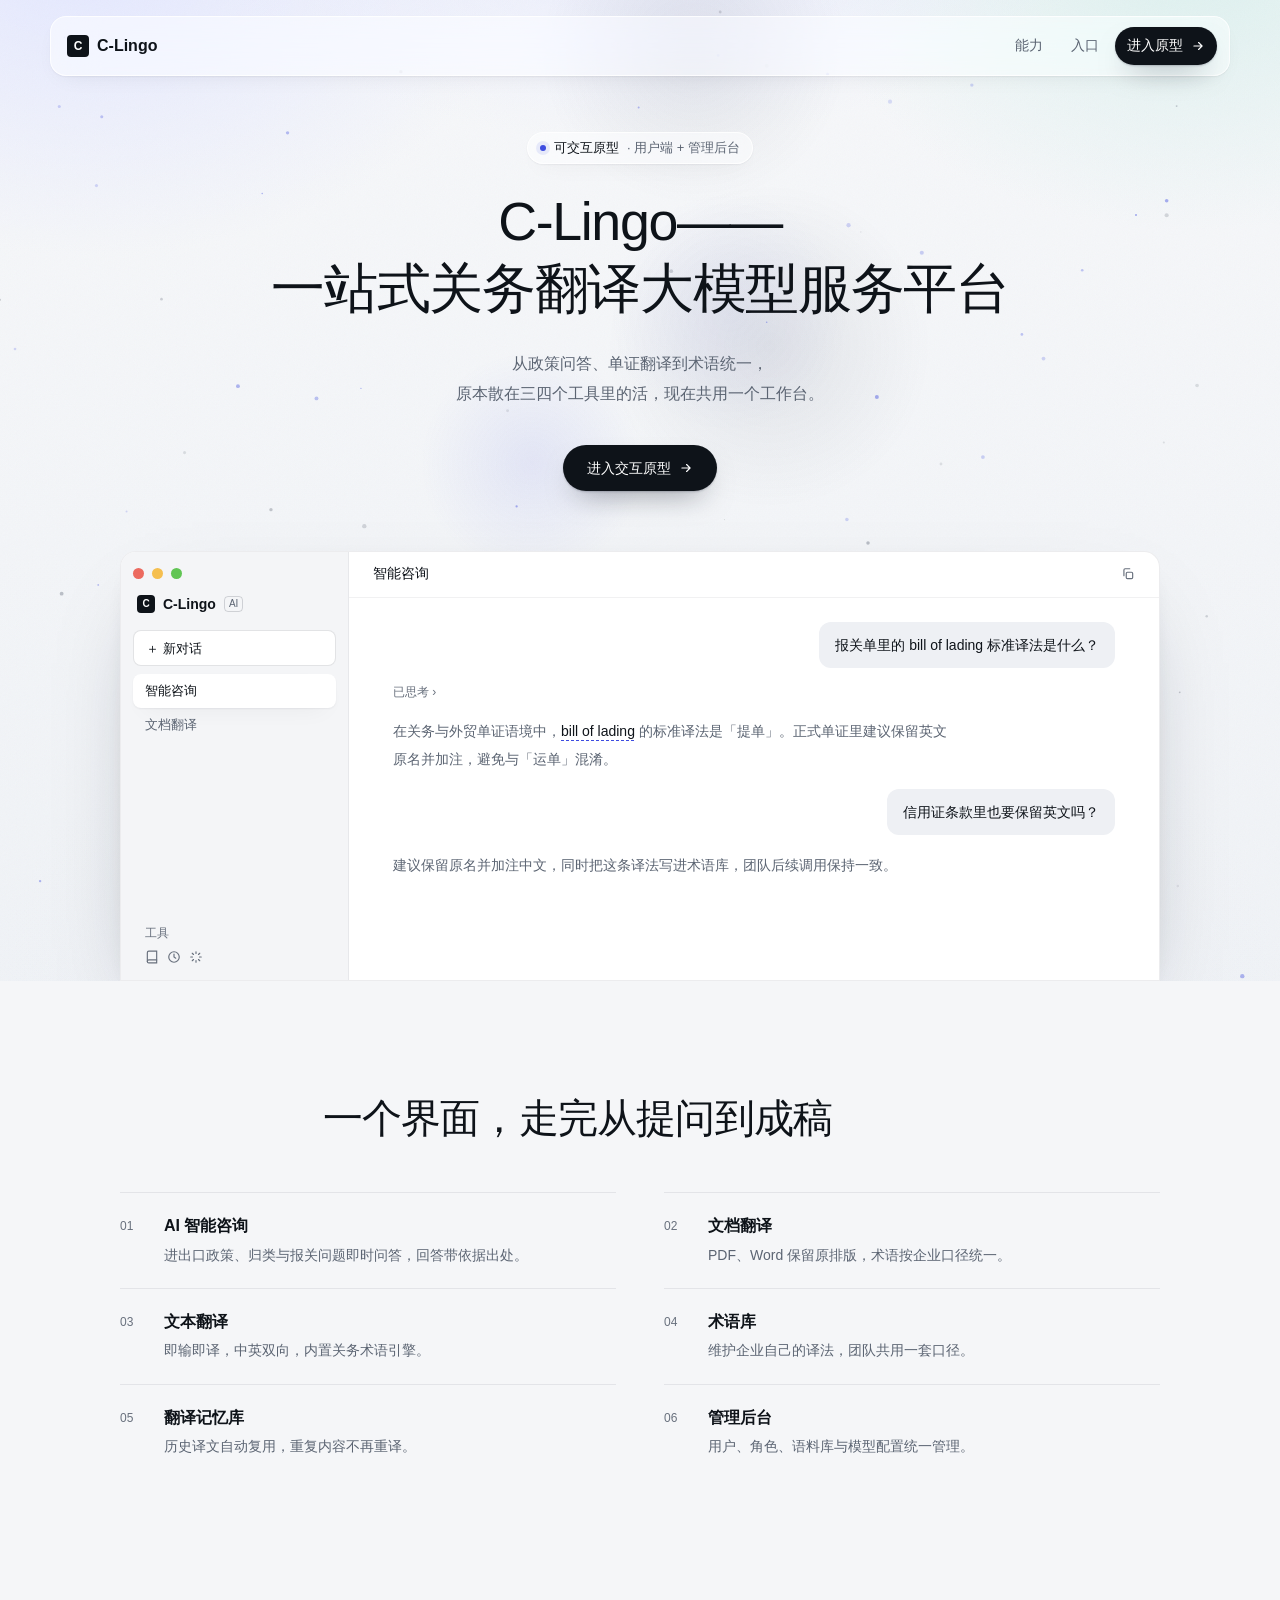
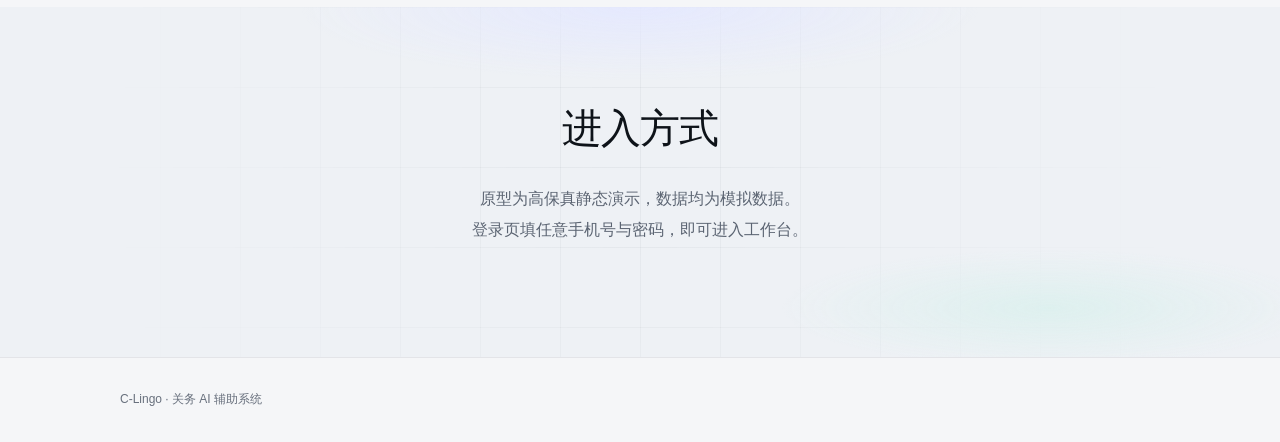
==== commit 2b6d51b0: "copy: 首屏标题改为 C-Lingo——一站式关务翻译大模型服务平台" ====
--- a/index.html
+++ b/index.html
@@ -149,6 +149,7 @@
     margin:24px auto 0;
     font-size:clamp(30px,4.2vw,54px);
     line-height:1.24;font-weight:500;letter-spacing:-.025em;
+    text-wrap:balance;
   }
   .lede{
     margin:28px auto 0;max-width:660px;
@@ -321,6 +322,11 @@
   /* ============ 响应式 ============ */
   @media (max-width:900px){
     .cap-list{grid-template-columns:1fr;gap:0}
+  }
+  /* 窄屏下 13 字的标题会断在「服务」中间，改为「一站式关务翻译 / 大模型服务平台」 */
+  .br-m{display:none}
+  @media (max-width:440px){
+    .br-m{display:inline}
   }
   @media (max-width:760px){
     .nav-links > a:not(.nav-cta){display:none}
@@ -365,7 +371,7 @@
         可交互原型<span class="tag-sub"> · 用户端 + 管理后台</span>
       </span>
 
-      <h1 class="rise d1">关务翻译与咨询，<br>一个入口做完</h1>
+      <h1 class="rise d1">C-Lingo——<br>一站式关务翻译<br class="br-m">大模型服务平台</h1>
 
       <p class="lede rise d2">
         从政策问答、单证翻译到术语统一，<br>
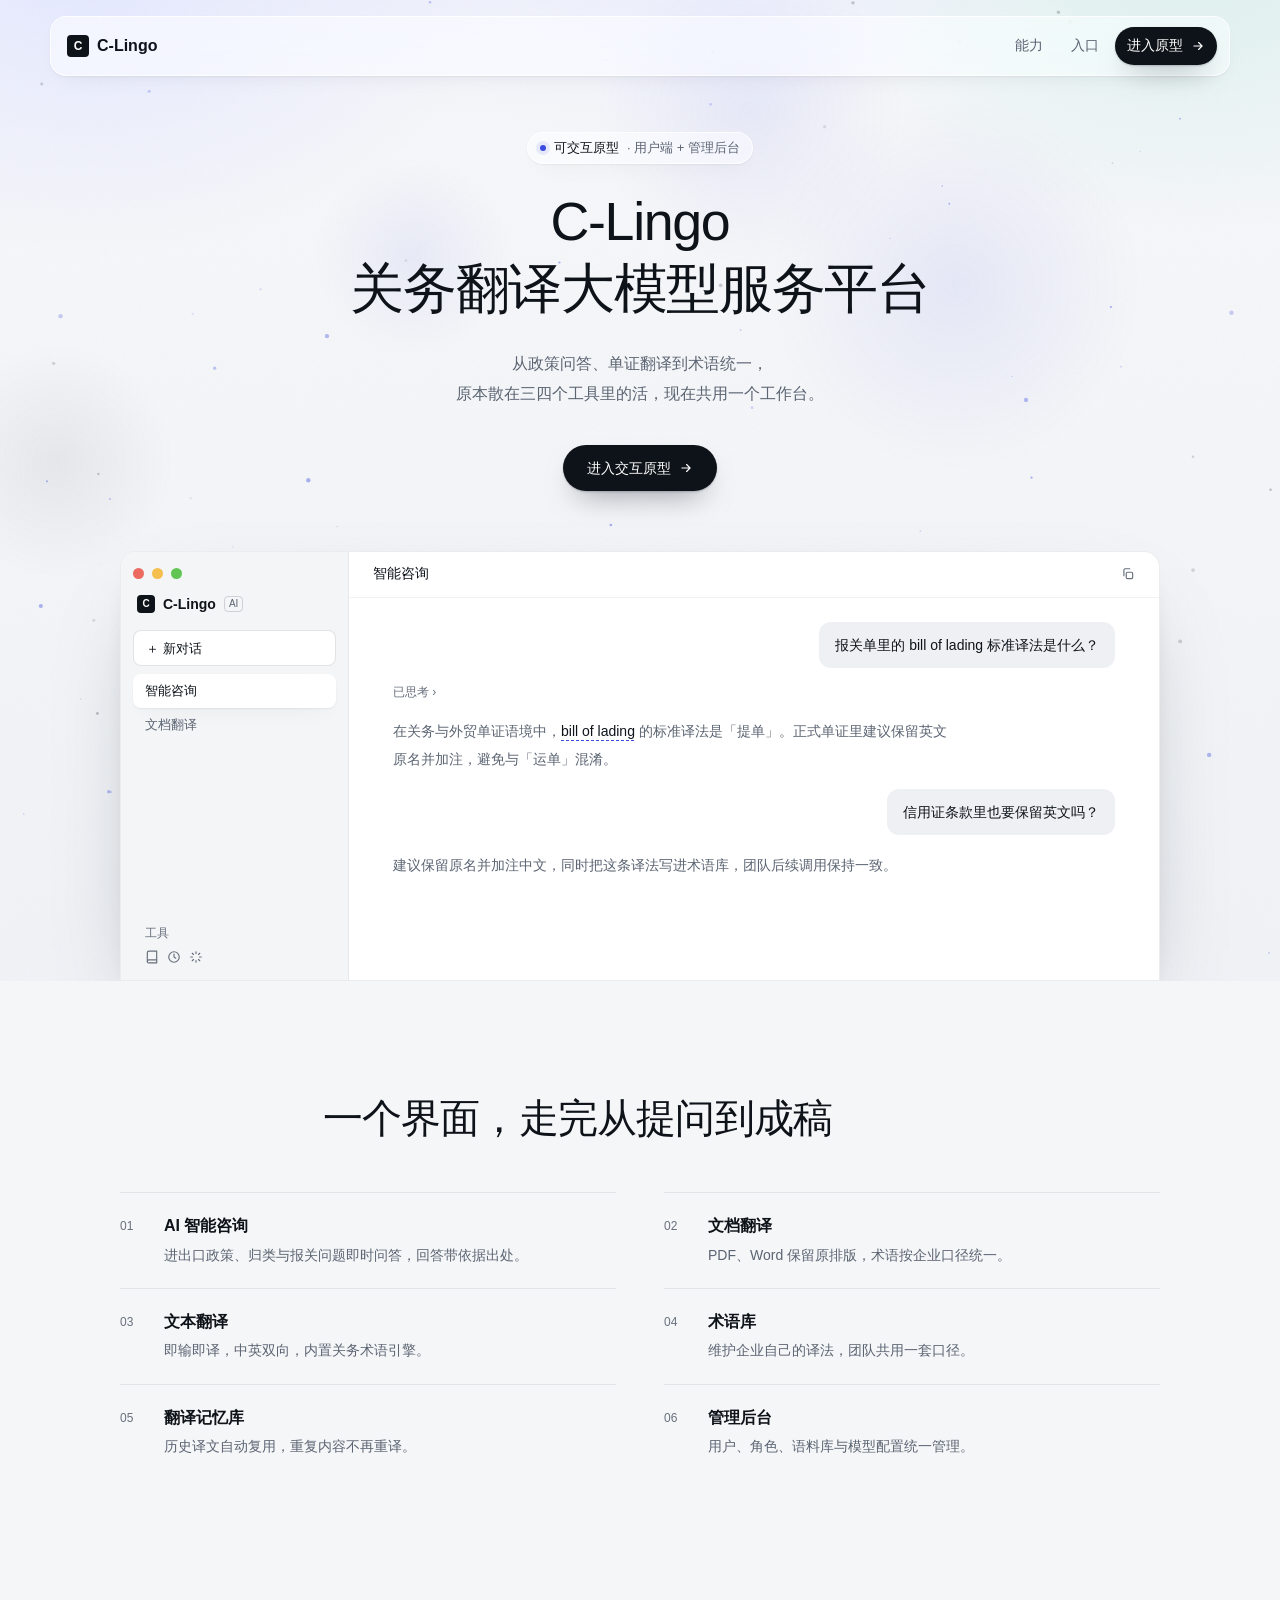
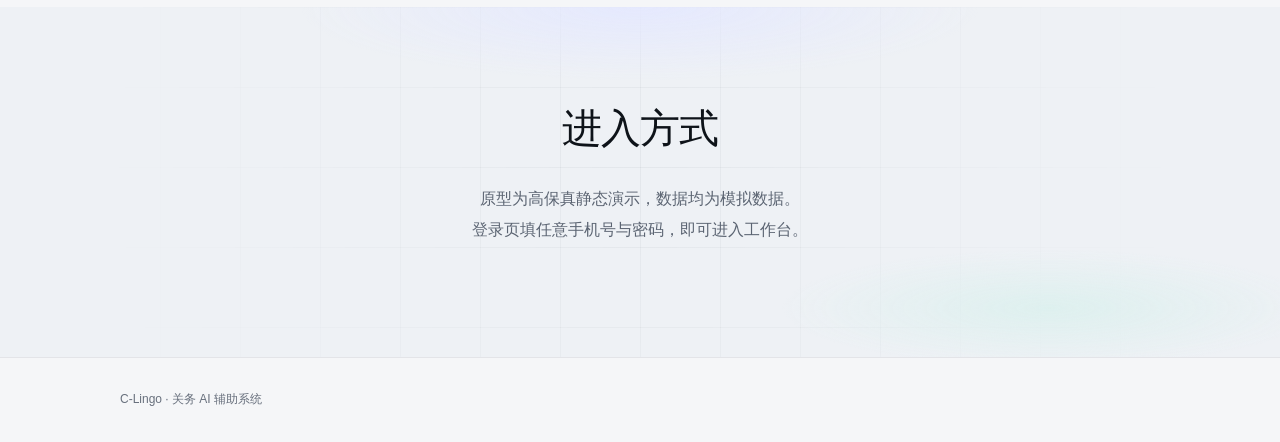
==== commit 0b3e927b: "copy: 标题去除破折号，品牌与副标分行并渐入出场" ====
--- a/index.html
+++ b/index.html
@@ -151,6 +151,7 @@
     line-height:1.24;font-weight:500;letter-spacing:-.025em;
     text-wrap:balance;
   }
+  .h1-a,.h1-b{display:block}
   .lede{
     margin:28px auto 0;max-width:660px;
     font-size:16px;line-height:1.85;color:var(--ink-2);
@@ -305,6 +306,8 @@
   /* ============ 入场动效 ============ */
   @media (prefers-reduced-motion:no-preference){
     .rise{animation:rise 320ms cubic-bezier(.2,.7,.2,1) both}
+    .h1-a{animation:fadein 420ms cubic-bezier(.2,.7,.2,1) 60ms both}
+    .h1-b{animation:fadein 420ms cubic-bezier(.2,.7,.2,1) 220ms both}
     .d1{animation-delay:60ms}
     .d2{animation-delay:120ms}
     .d3{animation-delay:180ms}
@@ -313,6 +316,10 @@
       from{opacity:0;transform:translateY(8px)}
       to{opacity:1;transform:none}
     }
+    @keyframes fadein{
+      from{opacity:0}
+      to{opacity:1}
+    }
   }
   @media (prefers-reduced-motion:reduce){
     html{scroll-behavior:auto}
@@ -322,11 +329,6 @@
   /* ============ 响应式 ============ */
   @media (max-width:900px){
     .cap-list{grid-template-columns:1fr;gap:0}
-  }
-  /* 窄屏下 13 字的标题会断在「服务」中间，改为「一站式关务翻译 / 大模型服务平台」 */
-  .br-m{display:none}
-  @media (max-width:440px){
-    .br-m{display:inline}
   }
   @media (max-width:760px){
     .nav-links > a:not(.nav-cta){display:none}
@@ -371,7 +373,7 @@
         可交互原型<span class="tag-sub"> · 用户端 + 管理后台</span>
       </span>
 
-      <h1 class="rise d1">C-Lingo——<br>一站式关务翻译<br class="br-m">大模型服务平台</h1>
+      <h1 class="rise d1"><span class="h1-a">C-Lingo</span><span class="h1-b">关务翻译大模型服务平台</span></h1>
 
       <p class="lede rise d2">
         从政策问答、单证翻译到术语统一，<br>
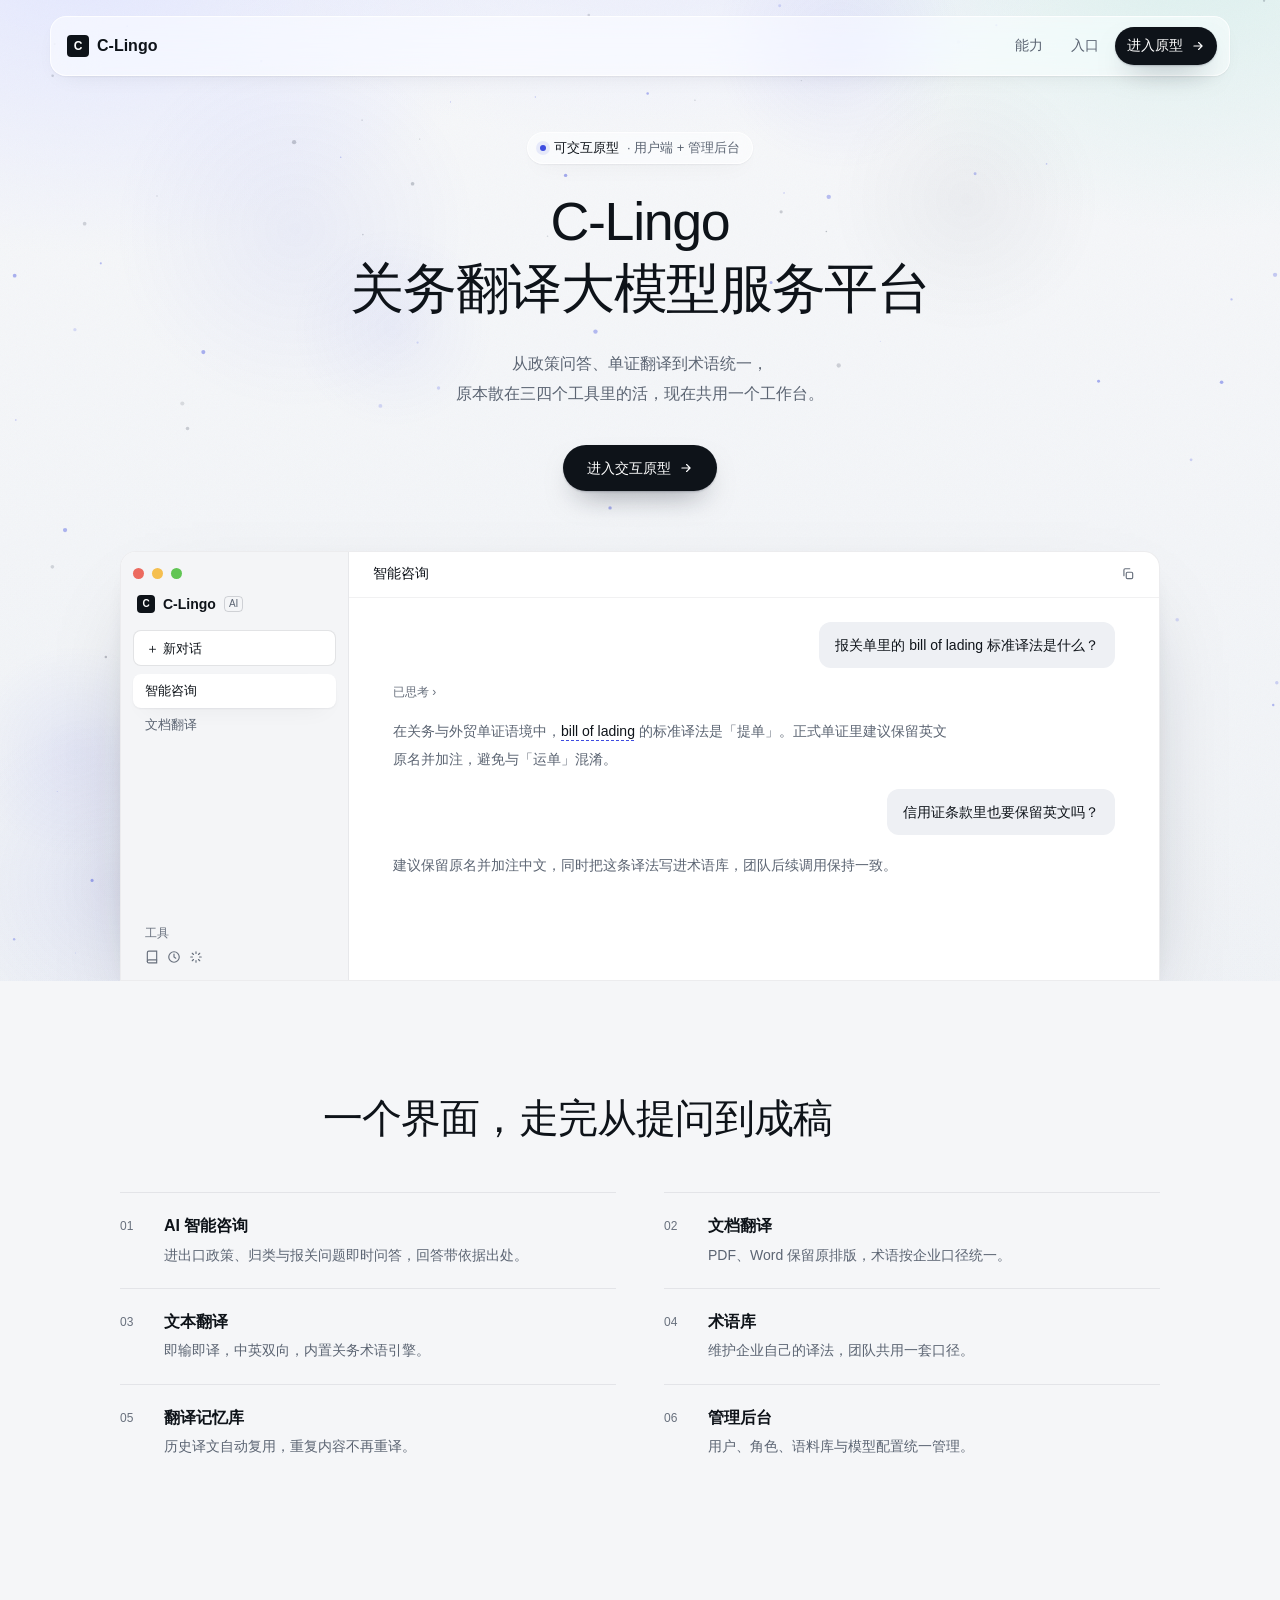
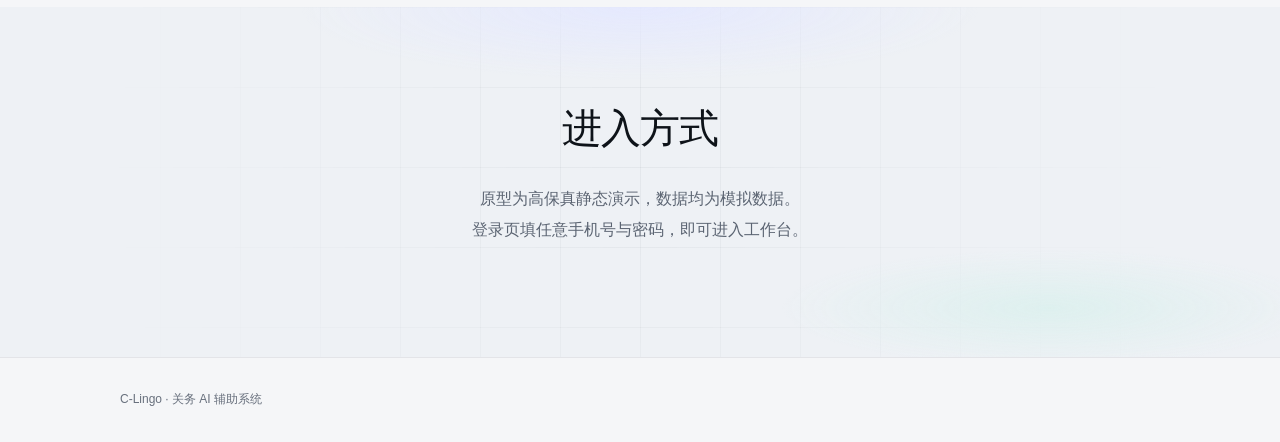
==== commit 8af1d40f: "motion: 标题渐入放缓至 1.1s，首屏各层依次延后出场" ====
--- a/index.html
+++ b/index.html
@@ -306,19 +306,20 @@
   /* ============ 入场动效 ============ */
   @media (prefers-reduced-motion:no-preference){
     .rise{animation:rise 320ms cubic-bezier(.2,.7,.2,1) both}
-    .h1-a{animation:fadein 420ms cubic-bezier(.2,.7,.2,1) 60ms both}
-    .h1-b{animation:fadein 420ms cubic-bezier(.2,.7,.2,1) 220ms both}
+    /* 标题两行渐入：慢、缓出、带一点上浮，营造丝滑入场 */
+    .h1-a{animation:fadein 1.1s cubic-bezier(.22,1,.36,1) 120ms both}
+    .h1-b{animation:fadein 1.1s cubic-bezier(.22,1,.36,1) 460ms both}
     .d1{animation-delay:60ms}
-    .d2{animation-delay:120ms}
-    .d3{animation-delay:180ms}
-    .d4{animation-delay:240ms}
+    .d2{animation-delay:700ms}
+    .d3{animation-delay:950ms}
+    .d4{animation-delay:1150ms}
     @keyframes rise{
       from{opacity:0;transform:translateY(8px)}
       to{opacity:1;transform:none}
     }
     @keyframes fadein{
-      from{opacity:0}
-      to{opacity:1}
+      from{opacity:0;transform:translateY(10px)}
+      to{opacity:1;transform:none}
     }
   }
   @media (prefers-reduced-motion:reduce){
@@ -373,7 +374,7 @@
         可交互原型<span class="tag-sub"> · 用户端 + 管理后台</span>
       </span>
 
-      <h1 class="rise d1"><span class="h1-a">C-Lingo</span><span class="h1-b">关务翻译大模型服务平台</span></h1>
+      <h1><span class="h1-a">C-Lingo</span><span class="h1-b">关务翻译大模型服务平台</span></h1>
 
       <p class="lede rise d2">
         从政策问答、单证翻译到术语统一，<br>
